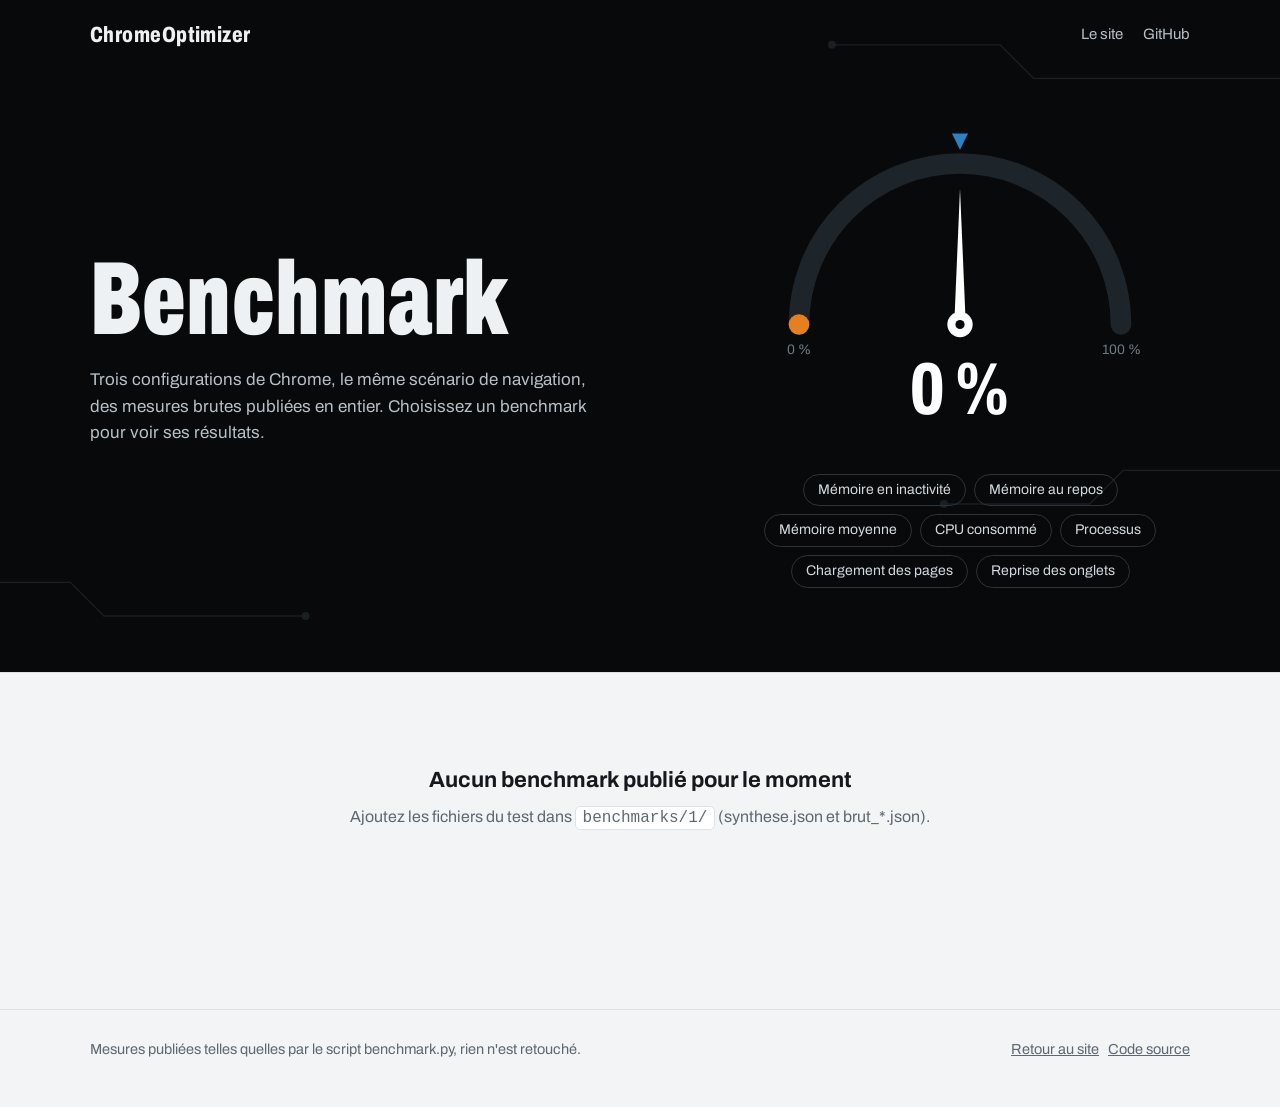
==== benchmark.html @ a66cf713 "Add files via upload" ====
<!doctype html>
<html lang="fr">
<head>
<meta charset="utf-8">
<meta name="viewport" content="width=device-width, initial-scale=1">
<title>Benchmark ChromeOptimizer : mémoire, processeur et vitesse de Chrome mesurés</title>
<meta name="description" content="Résultats publics du benchmark de ChromeOptimizer : RAM, CPU, onglets en veille, temps de chargement et reprise des onglets, comparés à Chrome seul et à l'économiseur natif.">
<link rel="preconnect" href="https://fonts.googleapis.com">
<link rel="preconnect" href="https://fonts.gstatic.com" crossorigin>
<link href="https://fonts.googleapis.com/css2?family=Archivo:wdth,wght@62..125,100..900&display=swap" rel="stylesheet">
<style>
:root{--bg:#f2f4f5;--card:#fff;--ink:#15191d;--mute:#5d6872;--line:#dce1e5;--good:#177a48;--bad:#c23b2b;--ref:#7f8c8d;--eco:#2f80c0;--co:#e67e22;--p0:#e9edef;--p1:#fbefe3;--p2:#e4eef6;--p3:#e3f3ea;--f:'Archivo',system-ui,-apple-system,'Segoe UI',Roboto,sans-serif}
@media (prefers-color-scheme:dark){:root{--bg:#0e1113;--card:#151a1e;--ink:#eef1f3;--mute:#9aa5ae;--line:#262d33;--good:#4cc38a;--bad:#ef7060;--p0:#1a2025;--p1:#2a2118;--p2:#16222d;--p3:#16261e}}
*{box-sizing:border-box}
html{scroll-behavior:smooth}
body{margin:0;background:var(--bg);color:var(--ink);font-family:var(--f);font-size:16px;line-height:1.55;-webkit-font-smoothing:antialiased}
a{color:inherit}
button{font-family:inherit}
:focus-visible{outline:2px solid var(--co);outline-offset:2px}
.wrap{max-width:1140px;margin:0 auto;padding:0 20px}
.hero{background:#07090a;color:#eef1f3;position:relative;overflow:hidden}
.hero svg.circuit{position:absolute;inset:0;width:100%;height:100%;opacity:.55;pointer-events:none}
.top{display:flex;justify-content:space-between;align-items:center;padding:18px 0;position:relative;font-size:15px}
.brand{font-weight:800;font-stretch:75%;font-size:22px;letter-spacing:.02em;text-decoration:none}
.top nav a{margin-left:20px;color:#b7c0c7;text-decoration:none}
.top nav a:hover{color:#fff}
.heroGrid{display:grid;grid-template-columns:1.05fr .95fr;gap:40px;align-items:center;padding:36px 0 56px;position:relative}
h1{font-weight:850;font-stretch:62%;font-size:clamp(54px,9vw,104px);line-height:.92;margin:0 0 20px;letter-spacing:.005em}
.lead{color:#b7c0c7;max-width:520px;margin:0 0 24px;font-size:17px}
.runs{display:flex;flex-wrap:wrap;gap:8px}
.chip{border:1px solid var(--line);background:var(--card);color:var(--ink);padding:7px 14px;border-radius:999px;cursor:pointer;font-size:14px;line-height:1.2;display:inline-flex;align-items:center;gap:8px}
.chip:hover{border-color:var(--mute)}
.chip[aria-pressed=true]{background:var(--ink);color:var(--bg);border-color:var(--ink)}
.hero .chip{background:transparent;color:#d3dadf;border-color:#2c343b}
.hero .chip:hover{border-color:#6b7780}
.hero .chip[aria-pressed=true]{background:#fff;color:#000;border-color:#fff}
.chip small{opacity:.7;font-size:12px}
.chip i{width:10px;height:10px;border-radius:50%;display:inline-block}
.gaugeBox{max-width:460px;width:100%;justify-self:end}
.gauge{width:100%;display:block}
.gauge .track{stroke:#1d242a}
.gauge .fill{stroke:var(--co);transition:stroke-dasharray .8s cubic-bezier(.2,.8,.2,1)}
.gauge .needle,.gauge .mark{transform-origin:200px 190px;transform-box:view-box;transition:transform .8s cubic-bezier(.2,.8,.2,1)}
.gauge .val{font-weight:800;font-stretch:70%;font-size:64px;fill:#fff}
.gauge .val.neg{fill:#ef7060}
.gauge text.tk{fill:#6f7b84;font-size:12px}
.gLabel{text-align:center;color:#b7c0c7;margin:-6px 0 14px;min-height:26px}
.gRows{display:grid;gap:6px;margin:14px 0 14px;font-size:14px}
.gRows div{display:flex;justify-content:space-between;gap:12px;color:#b7c0c7}
.gRows b{color:#fff;font-weight:600}
.gRows i{width:10px;height:10px;border-radius:50%;display:inline-block;margin-right:8px}
.metrics{display:flex;flex-wrap:wrap;gap:8px;justify-content:center}
.sub{position:sticky;top:0;z-index:20;background:var(--bg);border-bottom:1px solid var(--line)}
.sub .wrap{display:flex;gap:4px;overflow-x:auto;scrollbar-width:none}
.sub a{padding:14px 12px;text-decoration:none;color:var(--mute);font-size:15px;white-space:nowrap;border-bottom:2px solid transparent}
.sub a:hover{color:var(--ink)}
.sub a.on{color:var(--ink);border-bottom-color:var(--co)}
section{padding-top:64px;scroll-margin-top:48px}
h2{font-weight:800;font-stretch:70%;font-size:clamp(34px,5vw,46px);line-height:1;margin:0 0 10px}
.what{color:var(--mute);max-width:680px;margin:0 0 24px}
.card{background:var(--card);border:1px solid var(--line);border-radius:10px;padding:20px}
.grid3{display:grid;grid-template-columns:repeat(3,1fr);gap:14px}
.stat{background:var(--card);border:1px solid var(--line);border-radius:10px;padding:16px 18px;border-top:3px solid var(--line)}
.stat b{display:block;font-weight:800;font-stretch:70%;font-size:40px;line-height:1.05;font-variant-numeric:tabular-nums}
.stat span{color:var(--mute);font-size:14px}
.row{display:flex;flex-wrap:wrap;gap:8px;margin-bottom:16px}
.legend{display:flex;flex-wrap:wrap;gap:8px;margin-bottom:10px}
.legend .chip{padding:5px 11px;font-size:13px}
.legend .chip[aria-pressed=false]{opacity:.5}
.legend .chip[aria-pressed=true]{background:var(--card);color:var(--ink);border-color:var(--line)}
.legend.static .chip{cursor:default}
.plot svg{display:block;width:100%;height:auto;overflow:visible}
.plot text{font-family:var(--f);fill:var(--mute);font-size:12px}
.plot .lbl{fill:var(--ink)}
.plot .grid{stroke:var(--line);stroke-width:1}
.note{color:var(--mute);font-size:14px;margin:14px 0 0}
table{width:100%;border-collapse:collapse;font-size:14.5px}
th,td{padding:9px 10px;border-bottom:1px solid var(--line);text-align:right;font-variant-numeric:tabular-nums}
th:first-child,td:first-child{text-align:left}
th{font-weight:600;color:var(--mute);white-space:nowrap}
th button{all:unset;cursor:pointer;font-weight:600;color:var(--mute)}
th button:hover{color:var(--ink)}
th button:focus-visible{outline:2px solid var(--co)}
tr.grp td{font-weight:700;background:var(--bg);text-align:left}
.g{font-weight:700}
.g.good{color:var(--good)}
.g.bad{color:var(--bad)}
.g.none{color:var(--mute);font-weight:400}
.scroll{overflow-x:auto}
td.bar{position:relative}
td.bar i{position:absolute;left:0;top:7px;bottom:7px;opacity:.16;border-radius:0 4px 4px 0}
td.bar span{position:relative}
details{margin-top:18px}
summary{cursor:pointer;font-weight:600;padding:6px 0}
.meters{display:grid;gap:12px}
.meter{display:grid;grid-template-columns:170px 1fr 90px;gap:12px;align-items:center;font-size:14.5px}
.meter .t{height:14px;background:var(--bg);border-radius:4px;overflow:hidden}
.meter .t i{display:block;height:100%;border-radius:4px;transition:width .6s}
.meter b{text-align:right;font-variant-numeric:tabular-nums}
.two{display:grid;grid-template-columns:1fr 1fr;gap:14px}
.two h3{margin:0 0 14px;font-size:17px}
.strip{display:flex;height:44px;border-radius:8px;overflow:hidden;margin:6px 0 8px}
.strip div{display:flex;align-items:center;padding:0 10px;font-size:13px;color:var(--ink);white-space:nowrap;overflow:hidden}
.kv{display:grid;grid-template-columns:200px 1fr;gap:6px 18px;margin:18px 0 0;font-size:14.5px}
.kv dt{color:var(--mute)}
.kv dd{margin:0;overflow-wrap:anywhere}
.sites{display:flex;flex-wrap:wrap;gap:6px;margin-top:6px}
.sites span{background:var(--bg);border:1px solid var(--line);border-radius:6px;padding:2px 9px;font-size:13px}
.files{display:flex;flex-wrap:wrap;gap:10px}
.files a{border:1px solid var(--line);background:var(--card);border-radius:8px;padding:9px 14px;text-decoration:none;font-size:14.5px}
.files a:hover{border-color:var(--ink)}
.recapImg{max-width:100%;border:1px solid var(--line);border-radius:10px;margin-top:18px;background:#fff}
footer{margin-top:88px;border-top:1px solid var(--line);padding:28px 0 48px;color:var(--mute);font-size:14.5px}
footer .wrap{display:flex;flex-wrap:wrap;gap:8px 28px;justify-content:space-between}
.state{padding:90px 0;text-align:center;color:var(--mute)}
.state b{display:block;color:var(--ink);font-size:22px;margin-bottom:8px}
.state code{background:var(--card);border:1px solid var(--line);padding:2px 7px;border-radius:5px}
.tip{position:fixed;z-index:50;display:none;pointer-events:none;background:#0b0e10;color:#eef1f3;border-radius:8px;padding:9px 12px;font-size:13px;line-height:1.45;max-width:300px;border:1px solid #2a3238}
.tip .h{font-weight:700;margin-bottom:3px}
.tip div i{display:inline-block;width:9px;height:9px;border-radius:50%;margin-right:7px}
.tip div span{float:right;margin-left:14px;font-variant-numeric:tabular-nums}
@media (max-width:900px){.heroGrid{grid-template-columns:1fr;gap:28px}.gaugeBox{justify-self:center}.grid3,.two{grid-template-columns:1fr}.meter{grid-template-columns:120px 1fr 70px}.kv{grid-template-columns:1fr}}
@media (prefers-reduced-motion:reduce){*{transition:none!important;scroll-behavior:auto!important}}
</style>
</head>
<body>
<header class="hero">
<svg class="circuit" aria-hidden="true" viewBox="0 0 1200 600" preserveAspectRatio="xMaxYMin slice" fill="none" stroke="#2a323a" stroke-width="1.2"><path d="M1200 70H980L950 40H800"/><circle cx="800" cy="40" r="3" fill="#2a323a"/><path d="M0 520H120L150 550H330"/><circle cx="330" cy="550" r="3" fill="#2a323a"/><path d="M1200 420H1060L1030 450H900"/><circle cx="900" cy="450" r="3" fill="#2a323a"/></svg>
<div class="wrap">
<div class="top"><a class="brand" href="./">ChromeOptimizer</a><nav><a href="./">Le site</a><a href="https://github.com/chpalitom09-bot/ChromeOptimizer">GitHub</a></nav></div>
<div class="heroGrid">
<div>
<h1>Benchmark</h1>
<p class="lead" id="lead">Trois configurations de Chrome, le même scénario de navigation, des mesures brutes publiées en entier. Choisissez un benchmark pour voir ses résultats.</p>
<div class="runs" id="runs" role="group" aria-label="Choisir un benchmark"></div>
</div>
<div class="gaugeBox">
<svg class="gauge" viewBox="0 0 400 290" role="img" aria-label="Jauge de gain par rapport à Chrome sans rien" id="gauge">
<path class="track" d="M60 190A140 140 0 0 1 340 190" fill="none" stroke-width="18" stroke-linecap="round"/>
<path class="fill" id="gFill" d="M60 190A140 140 0 0 1 340 190" fill="none" stroke-width="18" stroke-linecap="round" pathLength="100" stroke-dasharray="0 100"/>
<g class="mark" id="gMark"><polygon points="193,24 207,24 200,38" fill="#2f80c0"/></g>
<g class="needle" id="gNeedle"><polygon points="195,190 205,190 200,72" fill="#fff"/></g>
<circle cx="200" cy="190" r="11" fill="#fff"/><circle cx="200" cy="190" r="4" fill="#07090a"/>
<text class="tk" x="60" y="216" text-anchor="middle">0 %</text><text class="tk" x="340" y="216" text-anchor="middle">100 %</text>
<text class="val" id="gVal" x="200" y="268" text-anchor="middle">0 %</text>
</svg>
<div class="gLabel" id="gLabel"></div>
<div class="metrics" id="metrics" role="group" aria-label="Choisir une mesure"></div>
<div class="gRows" id="gRows"></div>
</div>
</div>
</div>
</header>
<nav class="sub" id="sub" aria-label="Sections"><div class="wrap"></div></nav>
<main class="wrap" id="body"><div class="state"><b>Chargement des résultats</b>Lecture du dossier benchmarks.</div></main>
<footer><div class="wrap"><span>Mesures publiées telles quelles par le script benchmark.py, rien n'est retouché.</span><span><a href="./">Retour au site</a> &nbsp; <a href="https://github.com/chpalitom09-bot/ChromeOptimizer">Code source</a></span></div></footer>
<script>
const CFG=[{k:'reference',l:'Chrome sans rien',c:'#7f8c8d'},{k:'economiseur',l:'Économiseur Chrome',c:'#2f80c0'},{k:'chromeoptimizer',l:'ChromeOptimizer',c:'#e67e22'}];
const PH=['Navigation','Inactivité','Retour sur les onglets','Repos final'];
const MAX=60;
const state={runs:[],cur:null,metric:'ram_idle'};
const $=(s,r=document)=>r.querySelector(s);
const NS='http://www.w3.org/2000/svg';
const h=(t,a={},...c)=>{const e=document.createElement(t);for(const k in a){const v=a[k];if(v==null||v===false)continue;if(k==='class')e.className=v;else if(k.startsWith('on'))e.addEventListener(k.slice(2),v);else e.setAttribute(k,v===true?'':v)}c.flat(9).forEach(x=>{if(x==null||x===false)return;e.append(x.nodeType?x:document.createTextNode(x))});return e};
const S=(t,a={},...c)=>{const e=document.createElementNS(NS,t);for(const k in a){const v=a[k];if(v==null||v===false)continue;if(k.startsWith('on'))e.addEventListener(k.slice(2),v);else e.setAttribute(k,v)}c.flat(9).forEach(x=>{if(x==null)return;e.append(x.nodeType?x:document.createTextNode(x))});return e};
const nf=(v,d=0)=>v==null||Number.isNaN(v)?'n/a':Number(v).toLocaleString('fr-FR',{minimumFractionDigits:d,maximumFractionDigits:d});
const sg=(v,d=1)=>v==null?'n/a':(v>=0?'+':'-')+nf(Math.abs(v),d)+' %';
const gain=(a,b)=>a==null||b==null||a===0?null:(a-b)/a*100;
const sf=f=>{try{const v=f();return v==null||Number.isNaN(v)?null:v}catch(e){return null}};
const med=a=>{a=a.filter(x=>x!=null&&!Number.isNaN(x)).sort((x,y)=>x-y);if(!a.length)return null;const m=a.length>>1;return a.length%2?a[m]:(a[m-1]+a[m])/2};
const mmss=t=>{const s=Math.round(t);return Math.floor(s/60)+':'+String(s%60).padStart(2,'0')};
const fmtDate=d=>{const x=new Date(d);return Number.isNaN(x.getTime())?null:x.toLocaleDateString('fr-FR',{day:'numeric',month:'long',year:'numeric'})};
const wrap=(s,n)=>{const w=s.split(' '),out=[];let cur='';w.forEach(x=>{if((cur+' '+x).trim().length>n&&cur){out.push(cur);cur=x}else cur=(cur+' '+x).trim()});if(cur)out.push(cur);return out};
const ticks=(lo,hi,n=5)=>{const span=hi-lo||1,raw=span/n,p=Math.pow(10,Math.floor(Math.log10(raw))),f=raw/p,st=(f<1.5?1:f<3?2:f<7?5:10)*p,a=Math.floor(lo/st+1e-9)*st,b=Math.ceil(hi/st-1e-9)*st,r=[];for(let v=a;v<=b+st/2;v+=st)r.push(+v.toFixed(10));return r};

const tip=h('div',{class:'tip',role:'status'});document.body.append(tip);
function showTip(ev,title,lines){const kids=[];if(title)kids.push(h('div',{class:'h'},title));lines.forEach(l=>kids.push(h('div',{},l.c?h('i',{style:'background:'+l.c}):null,l.t,h('span',{},l.v))));tip.replaceChildren(...kids);tip.style.display='block';const r=tip.getBoundingClientRect();let x=ev.clientX+14,y=ev.clientY+14;if(x+r.width>innerWidth-8)x=ev.clientX-r.width-14;if(y+r.height>innerHeight-8)y=ev.clientY-r.height-14;tip.style.left=Math.max(8,x)+'px';tip.style.top=Math.max(8,y)+'px'}
const hideTip=()=>{tip.style.display='none'};
function responsive(host,draw){let w=0;if(host._ro)host._ro.disconnect();const ro=new ResizeObserver(()=>{const nw=Math.round(host.clientWidth);if(nw&&nw!==w){w=nw;draw()}});ro.observe(host);host._ro=ro}

async function getJSON(u){const r=await fetch(u,{cache:'no-cache'});if(!r.ok)throw new Error(r.status);return r.json()}
async function probe(id){for(const b of ['benchmarks/'+id+'/','benchmarks/'+id+'/resultats/']){try{const ks=await getJSON(b+'synthese.json');return {id,base:b,ks}}catch(e){}}return null}
async function discover(){
 let list=null;
 try{const j=await getJSON('benchmarks/index.json');list=(Array.isArray(j)?j:j.runs||[]).map(x=>typeof x==='object'?x:{id:x})}catch(e){}
 const out=[];
 if(list){for(const it of list){const r=await probe(it.id);if(r)out.push(Object.assign(r,{date:it.date,title:it.titre||it.title,note:it.note}))}return out}
 let miss=0;
 for(let n=1;n<=MAX&&miss<3;n++){const r=await probe(n);if(r){out.push(r);miss=0}else miss++}
 return out
}
async function loadRaw(run){
 if(run.raw)return run.raw;
 const raw={};
 for(const c of CFG){let d=null;for(const p of ['brut_','brutload_']){try{d=await getJSON(run.base+p+c.k+'.json');break}catch(e){}}raw[c.k]=d}
 run.raw=raw;return raw
}

const METRICS=[
{id:'ram_idle',l:'Mémoire en inactivité',get:k=>k.phases['Inactivité'].ram_privee_moy,d:0,u:' Mo',less:'de mémoire en moins',more:'de mémoire en plus',tail:'RAM privée moyenne de Chrome pendant la phase où personne ne touche aux onglets.'},
{id:'ram_final',l:'Mémoire au repos',get:k=>k.phases['Repos final'].ram_privee_moy,d:0,u:' Mo',less:'de mémoire en moins',more:'de mémoire en plus',tail:'RAM privée moyenne à la fin, une fois la navigation terminée.'},
{id:'ram_avg',l:'Mémoire moyenne',get:k=>k.ram_privee_mo.moyenne,d:0,u:' Mo',less:'de mémoire en moins',more:'de mémoire en plus',tail:'RAM privée moyenne sur tout le scénario.'},
{id:'cpu',l:'CPU consommé',get:k=>k.cpu_total_s,d:1,u:' s',less:'de CPU en moins',more:'de CPU en plus',tail:'Temps de processeur total utilisé par Chrome pendant le scénario.'},
{id:'proc',l:'Processus',get:k=>k.processus.moyenne,d:1,u:'',less:'de processus en moins',more:'de processus en plus',tail:'Nombre moyen de processus Chrome ouverts.'},
{id:'load',l:'Chargement des pages',get:k=>k.chargement_ms.mediane,d:0,u:' ms',less:'de temps de chargement en moins',more:'de temps de chargement en plus',tail:'Durée médiane pour charger une page entièrement.'},
{id:'resume',l:'Reprise des onglets',get:k=>k.reprise_ms.moyenne,d:0,u:' ms',less:'de délai de reprise en moins',more:'de délai de reprise en plus',tail:'Temps moyen pour revenir sur un onglet.'}
];
const ITEMS=[
['Mémoire et processeur','RAM moyenne',k=>k.ram_privee_mo.moyenne,0,'Mo'],
['Mémoire et processeur','RAM au pic',k=>k.ram_privee_mo.max,0,'Mo'],
['Mémoire et processeur','RAM en inactivité',k=>k.phases['Inactivité'].ram_privee_moy,0,'Mo'],
['Mémoire et processeur','RAM au repos final',k=>k.phases['Repos final'].ram_privee_moy,0,'Mo'],
['Mémoire et processeur','CPU moyen',k=>k.cpu_pct.moyenne,2,'%'],
['Mémoire et processeur','CPU total consommé',k=>k.cpu_total_s,1,'s'],
['Mémoire et processeur','Processus Chrome',k=>k.processus.moyenne,1,''],
['Chargement des pages','Chargement complet (médiane)',k=>k.chargement_ms.mediane,0,'ms'],
['Chargement des pages','Premier affichage FCP (médiane)',k=>k.fcp_ms.mediane,0,'ms'],
['Chargement des pages','Plus grand affichage LCP (médiane)',k=>k.lcp_ms.mediane,0,'ms'],
['Chargement des pages','Blocage du JavaScript (moyenne)',k=>k.tbt_ms.moyenne,0,'ms'],
['Chargement des pages','Éléments DOM par page',k=>k.dom_nodes.moyenne,0,''],
['Chargement des pages','Mémoire JS par page',k=>k.heap_js_mo.moyenne,1,'Mo'],
['Réseau et publicités','Requêtes par page',k=>k.requetes_total.moyenne,0,''],
['Réseau et publicités','Requêtes tierces par page',k=>k.requetes_tierces.moyenne,0,''],
['Réseau et publicités','Pubs et traceurs abouties par page',k=>k.requetes_pub_abouties.moyenne,1,''],
['Réseau et publicités','Emplacements pub visibles par page',k=>k.pubs_visibles.moyenne,1,''],
['Reprise des onglets','Reprise moyenne d\'un onglet',k=>k.reprise_ms.moyenne,0,'ms']
];
const val=(ks,f)=>sf(()=>f(ks));

function setGauge(run){
 const ks=run.ks,m=METRICS.find(x=>x.id===state.metric);
 const v={};CFG.forEach(c=>v[c.k]=ks[c.k]?val(ks[c.k],m.get):null);
 const ge=gain(v.reference,v.economiseur),gc=gain(v.reference,v.chromeoptimizer);
 const cl=x=>Math.max(0,Math.min(100,x==null?0:x));
 $('#gFill').setAttribute('stroke-dasharray',cl(gc)+' 100');
 $('#gNeedle').style.transform='rotate('+((cl(gc)-50)*1.8)+'deg)';
 $('#gMark').style.transform='rotate('+((cl(ge)-50)*1.8)+'deg)';
 $('#gMark').style.opacity=ge==null?0:1;
 const gv=$('#gVal');gv.textContent=gc==null?'n/a':sg(gc,1);gv.classList.toggle('neg',gc!=null&&gc<0);
 $('#gLabel').textContent=gc==null?'Mesure indisponible pour ce benchmark':(gc>=0?m.less:m.more)+' avec ChromeOptimizer';
 $('#gRows').replaceChildren(...CFG.map(c=>h('div',{},h('span',{},h('i',{style:'background:'+c.c}),c.l),h('b',{},v[c.k]==null?'n/a':nf(v[c.k],m.d)+m.u))));
 $('#gauge').setAttribute('aria-label',m.l+' : '+(gc==null?'indisponible':sg(gc,1)+' par rapport à Chrome sans rien'));
 $('#metrics').querySelectorAll('button').forEach(b=>b.setAttribute('aria-pressed',b.dataset.id===state.metric));
}
function buildMetrics(){
 $('#metrics').replaceChildren(...METRICS.map(m=>h('button',{class:'chip','data-id':m.id,'aria-pressed':m.id===state.metric,title:m.tail,onclick:()=>{state.metric=m.id;setGauge(state.cur)}},m.l)))
}
function buildRuns(){
 const box=$('#runs');
 box.replaceChildren(...state.runs.map((r,i)=>h('button',{class:'chip','aria-pressed':r===state.cur,onclick:()=>select(r)},r.title||('Benchmark '+r.id),h('small',{},[r.date&&fmtDate(r.date),i===state.runs.length-1&&state.runs.length>1?'dernier':null].filter(Boolean).join(', ')))))
}

function lineChart(host,spec){
 const hidden=new Set();
 const legend=h('div',{class:'legend'}),plot=h('div',{class:'plot'});
 host.replaceChildren(legend,plot);
 spec.series.forEach(s=>legend.append(h('button',{class:'chip','aria-pressed':true,onclick:e=>{const b=e.currentTarget;if(hidden.has(s.k)){hidden.delete(s.k);b.setAttribute('aria-pressed',true)}else{if(hidden.size>=spec.series.length-1)return;hidden.add(s.k);b.setAttribute('aria-pressed',false)}draw()}},h('i',{style:'background:'+s.c}),s.l)));
 function at(s,t){const x=s.x,y=s.y;if(t<=x[0])return y[0];if(t>=x[x.length-1])return y[y.length-1];let lo=0,hi=x.length-1;while(hi-lo>1){const m=(lo+hi)>>1;if(x[m]<=t)lo=m;else hi=m}if(spec.step)return y[lo];const k=(t-x[lo])/(x[hi]-x[lo]||1);return y[lo]+(y[hi]-y[lo])*k}
 function draw(){
  hideTip();
  const W=Math.max(300,plot.clientWidth),H=Math.round(Math.min(400,Math.max(250,W*.38))),m={l:56,r:12,t:30,b:30};
  const vis=spec.series.filter(s=>!hidden.has(s.k));
  let x0=Infinity,x1=-Infinity,y0=0,y1=-Infinity;
  spec.series.forEach(s=>s.x.forEach(v=>{x0=Math.min(x0,v);x1=Math.max(x1,v)}));
  vis.forEach(s=>s.y.forEach(v=>{if(v==null)return;y1=Math.max(y1,v);y0=Math.min(y0,v)}));
  if(!(y1>y0))y1=y0+1;
  const tk=ticks(y0,y1,5);y0=tk[0];y1=tk[tk.length-1];
  const X=v=>m.l+(v-x0)/(x1-x0||1)*(W-m.l-m.r),Y=v=>m.t+(1-(v-y0)/(y1-y0))*(H-m.t-m.b);
  const svg=S('svg',{viewBox:`0 0 ${W} ${H}`,role:'img','aria-label':spec.label||''});
  (spec.marks||[]).forEach((mk,i)=>{if(mk.end==null)return;svg.append(S('rect',{x:X(mk.start),y:m.t,width:Math.max(0,X(mk.end)-X(mk.start)),height:H-m.t-m.b,fill:`var(--p${i%4})`}));const tx=S('text',{x:(X(mk.start)+X(mk.end))/2,y:m.t-10,'text-anchor':'middle'},mk.name);svg.append(tx)});
  tk.forEach(v=>{svg.append(S('line',{class:'grid',x1:m.l,x2:W-m.r,y1:Y(v),y2:Y(v)}),S('text',{x:m.l-8,y:Y(v)+4,'text-anchor':'end'},nf(v,spec.d>0&&v%1?spec.d:0)))});
  const xt=ticks(x0,x1,Math.max(3,Math.floor(W/110)));xt.filter(v=>v>=x0&&v<=x1).forEach(v=>svg.append(S('text',{x:X(v),y:H-8,'text-anchor':'middle'},mmss(v))));
  vis.forEach(s=>{let d='';s.x.forEach((xv,i)=>{const yv=s.y[i];if(yv==null)return;if(!d)d='M'+X(xv).toFixed(1)+' '+Y(yv).toFixed(1);else if(spec.step)d+='H'+X(xv).toFixed(1)+'V'+Y(yv).toFixed(1);else d+='L'+X(xv).toFixed(1)+' '+Y(yv).toFixed(1)});svg.append(S('path',{d,fill:'none',stroke:s.c,'stroke-width':2,'stroke-linejoin':'round'}))});
  const guide=S('line',{y1:m.t,y2:H-m.b,stroke:'var(--mute)','stroke-width':1,visibility:'hidden'});svg.append(guide);
  const dots=vis.map(s=>S('circle',{r:4.5,fill:s.c,stroke:'var(--card)','stroke-width':2,visibility:'hidden'}));dots.forEach(d=>svg.append(d));
  const ov=S('rect',{x:m.l,y:m.t,width:W-m.l-m.r,height:H-m.t-m.b,fill:'transparent',style:'touch-action:pan-y'});
  ov.addEventListener('pointermove',ev=>{const r=svg.getBoundingClientRect(),px=(ev.clientX-r.left)*W/r.width,t=x0+(px-m.l)/(W-m.l-m.r)*(x1-x0);const gx=X(t);guide.setAttribute('x1',gx);guide.setAttribute('x2',gx);guide.setAttribute('visibility','visible');const ph=(spec.marks||[]).find(k=>k.end!=null&&t>=k.start&&t<=k.end);const lines=vis.map((s,i)=>{const v=at(s,t);dots[i].setAttribute('cx',gx);dots[i].setAttribute('cy',Y(v));dots[i].setAttribute('visibility','visible');return {c:s.c,t:s.l,v:nf(v,spec.d)+(spec.u||'')}});showTip(ev,mmss(Math.max(x0,Math.min(x1,t)))+(ph?' : '+ph.name:''),lines)});
  ov.addEventListener('pointerleave',()=>{hideTip();guide.setAttribute('visibility','hidden');dots.forEach(d=>d.setAttribute('visibility','hidden'))});
  svg.append(ov);plot.replaceChildren(svg)
 }
 responsive(plot,draw)
}

function groupedBars(host,o){
 const legend=h('div',{class:'legend static'},o.series.map(s=>h('span',{class:'chip'},h('i',{style:'background:'+s.c}),s.l)));
 const plot=h('div',{class:'plot'});host.replaceChildren(legend,plot);
 function draw(){
  hideTip();
  const W=Math.max(300,plot.clientWidth),H=310,m={l:50,r:10,t:22,b:56};
  let lo=0,hi=0;o.series.forEach(s=>s.v.forEach(v=>{if(v==null)return;lo=Math.min(lo,v);hi=Math.max(hi,v)}));
  if(hi===lo)hi=lo+1;
  const tk=ticks(lo,hi*1.08,4);lo=tk[0];hi=tk[tk.length-1];
  const Y=v=>m.t+(1-(v-lo)/(hi-lo))*(H-m.t-m.b);
  const svg=S('svg',{viewBox:`0 0 ${W} ${H}`,role:'img','aria-label':o.label||''});
  tk.forEach(v=>svg.append(S('line',{class:'grid',x1:m.l,x2:W-m.r,y1:Y(v),y2:Y(v)}),S('text',{x:m.l-8,y:Y(v)+4,'text-anchor':'end'},nf(v,o.d&&v%1?o.d:0))));
  const gw=(W-m.l-m.r)/o.cats.length,bw=Math.min(48,gw*.84/o.series.length);
  o.cats.forEach((cat,i)=>{
   const cx=m.l+gw*(i+.5),lines=wrap(cat,gw<110?12:20);
   lines.forEach((ln,j)=>svg.append(S('text',{class:'lbl',x:cx,y:H-m.b+18+j*14,'text-anchor':'middle'},ln)));
   o.series.forEach((s,j)=>{
    const v=s.v[i];if(v==null)return;
    const x=cx+(j-(o.series.length-1)/2)*bw,y1=Y(Math.max(v,0)),y2=Y(Math.min(v,0));
    const r=S('rect',{x:x-bw/2+1,y:y1,width:bw-2,height:Math.max(1,y2-y1),fill:s.c,rx:2});
    r.addEventListener('pointermove',ev=>showTip(ev,cat,[{c:s.c,t:s.l,v:nf(v,o.d)+(o.u||'')}]));
    r.addEventListener('pointerleave',hideTip);
    svg.append(r);
    if(bw>=26)svg.append(S('text',{x,y:(v>=0?y1-5:y2+13),'text-anchor':'middle',style:'font-size:11px'},nf(v,o.d)))
   })
  });
  svg.append(S('line',{x1:m.l,x2:W-m.r,y1:Y(0),y2:Y(0),stroke:'var(--mute)','stroke-width':1}));
  plot.replaceChildren(svg)
 }
 responsive(plot,draw)
}

function gainChart(host,rows){
 const plot=h('div',{class:'plot'});
 host.replaceChildren(h('div',{class:'legend static'},CFG.slice(1).map(c=>h('span',{class:'chip'},h('i',{style:'background:'+c.c}),c.l))),plot);
 function draw(){
  hideTip();
  const W=Math.max(300,plot.clientWidth),small=W<560,Lw=small?118:210,rh=44,m={l:Lw,r:56,t:8,b:30};
  const H=m.t+rows.length*rh+m.b;
  let mx=10;rows.forEach(r=>[r.e,r.c].forEach(v=>{if(v!=null)mx=Math.max(mx,Math.abs(v))}));
  const lim=Math.min(120,mx*1.12),X=v=>m.l+(Math.max(-lim,Math.min(lim,v))+lim)/(2*lim)*(W-m.l-m.r);
  const svg=S('svg',{viewBox:`0 0 ${W} ${H}`,role:'img','aria-label':'Gains par rapport à Chrome sans rien'});
  ticks(-lim,lim,6).filter(v=>Math.abs(v)<=lim+1e-6).forEach(v=>{svg.append(S('line',{class:'grid',x1:X(v),x2:X(v),y1:m.t,y2:H-m.b}),S('text',{x:X(v),y:H-10,'text-anchor':'middle'},(v>0?'+':'')+nf(v)+' %'))});
  let lastG=null;
  rows.forEach((r,i)=>{
   const y=m.t+i*rh,lines=wrap(r.label,small?16:30);
   lines.forEach((ln,j)=>svg.append(S('text',{class:'lbl',x:8,y:y+rh/2+4+(j-(lines.length-1)/2)*13,style:'font-size:'+(small?11:12.5)+'px'},ln)));
   [r.e,r.c].forEach((v,j)=>{
    const col=CFG[j+1].c,by=y+7+j*16;
    if(v!=null){const x0=X(0),x1=X(v);svg.append(S('rect',{x:Math.min(x0,x1),y:by,width:Math.max(1.5,Math.abs(x1-x0)),height:13,fill:col,rx:2}));svg.append(S('text',{x:v>=0?x1+5:x1-5,y:by+10.5,'text-anchor':v>=0?'start':'end',style:'font-size:11px;font-weight:700;fill:'+(v>=0?'var(--good)':'var(--bad)')},sg(v)))}
    else svg.append(S('text',{x:X(0)+6,y:by+10.5,style:'font-size:11px'},'n/a'))
   });
   const hit=S('rect',{x:0,y,width:W,height:rh,fill:'transparent'});
   hit.addEventListener('pointermove',ev=>showTip(ev,r.label,CFG.map((c,j)=>({c:c.c,t:c.l,v:nf(r.v[j],r.d)+(r.u?' '+r.u:'')+(j>0?' ('+sg(j===1?r.e:r.c)+')':'')}))));
   hit.addEventListener('pointerleave',hideTip);
   svg.append(hit)
  });
  svg.append(S('line',{x1:X(0),x2:X(0),y1:m.t,y2:H-m.b,stroke:'var(--ink)','stroke-width':1.2}));
  plot.replaceChildren(svg)
 }
 responsive(plot,draw)
}

function meters(rows,d,u){
 const mx=Math.max(1,...rows.map(r=>r.v||0));
 return h('div',{class:'meters'},rows.map(r=>h('div',{class:'meter'},h('span',{},r.l),h('div',{class:'t'},h('i',{style:`width:${(r.v||0)/mx*100}%;background:${r.c}`})),h('b',{},nf(r.v,d)+(u||'')))))
}
function gainBadge(g,inv){if(g==null)return h('span',{class:'g none'},'n/a');const good=inv?g<0:g>0;return h('span',{class:'g '+(Math.abs(g)<0.05?'none':good?'good':'bad')},sg(g))}

function sectionEl(id,title,what,...kids){return h('section',{id},h('h2',{},title),h('p',{class:'what'},what),...kids)}

function secResume(run){
 const ks=run.ks,rows=ITEMS.map(([g,l,f,d,u])=>{const v=CFG.map(c=>ks[c.k]?val(ks[c.k],f):null);return {g,label:l,v,d,u,e:gain(v[0],v[1]),c:gain(v[0],v[2])}});
 const host=h('div',{class:'card'});gainChart(host,rows);
 const tb=h('table',{},h('thead',{},h('tr',{},h('th',{},'Mesure'),CFG.map(c=>h('th',{},c.l)),h('th',{},'Gain ChromeOptimizer'))),h('tbody',{},(()=>{let last='';const out=[];rows.forEach(r=>{if(r.g!==last){last=r.g;out.push(h('tr',{class:'grp'},h('td',{colspan:5},r.g)))}out.push(h('tr',{},h('td',{},r.label),r.v.map(v=>h('td',{},v==null?'n/a':nf(v,r.d)+(r.u?' '+r.u:''))),h('td',{},gainBadge(r.c))))});return out})()));
 return sectionEl('resume','Résumé','Chaque barre compare une configuration à Chrome sans rien. Vers la droite, c\'est mieux (moins de mémoire, moins de CPU, pages plus rapides). Vers la gauche, c\'est moins bien. Rien n\'est caché : les points faibles apparaissent aussi.',host,h('details',{},h('summary',{},'Voir toutes les valeurs en tableau'),h('div',{class:'card scroll',style:'margin-top:10px'},tb)))
}

function secMemoire(run,raw){
 const ref=raw.reference;
 if(!ref||!ref.samples||!ref.samples.length)return sectionEl('memoire','Mémoire et processeur','Les mesures détaillées dans le temps ne sont pas disponibles pour ce benchmark.');
 const interpTo=(s,g)=>g.map(t=>{const x=s.samples.map(r=>r.t),y=s.samples.map(r=>r.private_mb);let lo=0,hi=x.length-1;if(t<=x[0])return y[0];if(t>=x[hi])return y[hi];while(hi-lo>1){const m=(lo+hi)>>1;if(x[m]<=t)lo=m;else hi=m}return y[lo]+(y[hi]-y[lo])*(t-x[lo])/(x[hi]-x[lo]||1)});
 const sm=(v,n)=>n<=1?v:v.map((_,i)=>{let a=0,c=0;for(let j=i-(n>>1);j<=i+(n>>1);j++)if(j>=0&&j<v.length){a+=v[j];c++}return a/c});
 const DEFS=[
  {id:'private_mb',l:'Mémoire',u:' Mo',d:0,t:'Mémoire réellement utilisée par Chrome et tous ses processus. C\'est la valeur qui se rapproche le plus de ce que voit votre ordinateur.',get:s=>s.samples.map(r=>r.private_mb),x:s=>s.samples.map(r=>r.t)},
  {id:'rss_mb',l:'Mémoire totale',u:' Mo',d:0,t:'Working set : toute la mémoire touchée par Chrome, y compris les parties partagées entre processus.',get:s=>s.samples.map(r=>r.rss_mb),x:s=>s.samples.map(r=>r.t)},
  {id:'cpu_pct',l:'Processeur',u:' %',d:1,t:'Part du processeur utilisée par Chrome, lissée sur 5 mesures.',sm:5,get:s=>s.samples.map(r=>r.cpu_pct),x:s=>s.samples.map(r=>r.t)},
  {id:'cum',l:'Processeur cumulé',u:' s',d:0,t:'Temps de processeur total consommé depuis le début. Plus la courbe monte lentement, plus l\'ordinateur chauffe et se vide peu.',get:s=>{let a=0,p=0;return s.samples.map(r=>{a+=r.cpu_pct/100*(s.ncpu||1)*(r.t-p);p=r.t;return a})},x:s=>s.samples.map(r=>r.t)},
  {id:'n_proc',l:'Processus',u:'',d:0,t:'Nombre de processus Chrome ouverts. Un onglet endormi libère son processus.',get:s=>s.samples.map(r=>r.n_proc),x:s=>s.samples.map(r=>r.t)},
  {id:'sys_mem_mb',l:'RAM du système',u:' Mo',d:0,t:'RAM utilisée sur toute la machine pendant le test, tous programmes confondus.',get:s=>s.samples.map(r=>r.sys_mem_mb),x:s=>s.samples.map(r=>r.t)},
  {id:'sys_cpu_pct',l:'CPU du système',u:' %',d:1,t:'Charge processeur de toute la machine, lissée sur 5 mesures.',sm:5,get:s=>s.samples.map(r=>r.sys_cpu_pct),x:s=>s.samples.map(r=>r.t)},
  {id:'gain',l:'Mémoire économisée',u:' Mo',d:0,t:'Mémoire libérée par rapport à Chrome sans rien, à chaque instant. Au-dessus de zéro, la configuration utilise moins de mémoire que la référence.',gainMode:true}
 ];
 const host=h('div',{class:'card'}),desc=h('p',{class:'note'}),chips=h('div',{class:'row'});
 const have=CFG.filter(c=>raw[c.k]&&raw[c.k].samples&&raw[c.k].samples.length);
 function show(id){
  const d=DEFS.find(x=>x.id===id);
  chips.querySelectorAll('button').forEach(b=>b.setAttribute('aria-pressed',b.dataset.id===id));
  desc.textContent=d.t;
  let series;
  if(d.gainMode){const tmax=Math.min(...have.map(c=>raw[c.k].samples[raw[c.k].samples.length-1].t)),g=[];for(let t=0;t<tmax;t+=2)g.push(t);const rv=interpTo(ref,g);series=have.slice(1).map(c=>{const v=interpTo(raw[c.k],g);return {k:c.k,l:c.l,c:c.c,x:g,y:g.map((_,i)=>rv[i]-v[i])}})}
  else series=have.map(c=>({k:c.k,l:c.l,c:c.c,x:d.x(raw[c.k]),y:sm(d.get(raw[c.k]),d.sm||1)}));
  lineChart(host,{series,marks:ref.marks,u:d.u,d:d.d,label:d.l+' au cours du temps'})
 }
 DEFS.forEach(d=>chips.append(h('button',{class:'chip','data-id':d.id,'aria-pressed':false,onclick:()=>show(d.id)},d.l)));
 const phHost=h('div',{class:'card',style:'margin-top:14px'}),phChips=h('div',{class:'row'}),phNote=h('p',{class:'note'});
 const PD=[{l:'Mémoire',key:'ram_privee_moy',u:' Mo',d:0,t:'Mémoire moyenne de chaque phase du scénario.'},{l:'Processeur',key:'cpu_moy',u:' %',d:2,t:'Part moyenne du processeur utilisée dans chaque phase.'},{l:'Processus',key:'processus_moy',u:'',d:1,t:'Nombre moyen de processus ouverts dans chaque phase.'}];
 function showPh(i){
  const p=PD[i];phChips.querySelectorAll('button').forEach((b,j)=>b.setAttribute('aria-pressed',j===i));phNote.textContent=p.t;
  groupedBars(phHost,{cats:PH,series:CFG.map(c=>({l:c.l,c:c.c,v:PH.map(ph=>run.ks[c.k]?sf(()=>run.ks[c.k].phases[ph][p.key]):null)})),u:p.u,d:p.d,label:p.l+' par phase'})
 }
 PD.forEach((p,i)=>phChips.append(h('button',{class:'chip','aria-pressed':false,onclick:()=>showPh(i)},p.l)));
 const sec=sectionEl('memoire','Mémoire et processeur','L\'effet de l\'extension se voit surtout pendant l\'inactivité : les onglets inutilisés sont endormis et Chrome rend la mémoire au système. Passez la souris sur une courbe pour lire les valeurs, cliquez sur la légende pour masquer une configuration.',chips,host,desc,h('h3',{style:'margin:34px 0 12px;font-size:20px'},'Moyenne par phase'),phChips,phHost,phNote);
 show('private_mb');showPh(0);return sec
}

function secVeille(run,raw){
 const ref=raw.reference;
 const stats=h('div',{class:'grid3'},CFG.map(c=>{const k=run.ks[c.k]||{};return h('div',{class:'stat',style:'border-top-color:'+c.c},h('b',{},k.onglets_endormis_max==null?'n/a':nf(k.onglets_endormis_max)),h('span',{},'onglets endormis au maximum, '+c.l),h('br'),h('span',{},k.premier_sommeil_s==null?'aucun onglet endormi':'premier sommeil après '+nf(k.premier_sommeil_s)+' s'))}));
 const kids=[stats];
 if(ref&&CFG.every(c=>raw[c.k]&&raw[c.k].states&&raw[c.k].states.length)){const host=h('div',{class:'card',style:'margin-top:14px'});kids.push(host);lineChart(host,{series:CFG.map(c=>({k:c.k,l:c.l,c:c.c,x:raw[c.k].states.map(s=>s.t),y:raw[c.k].states.map(s=>s.discarded)})),marks:ref.marks,u:' onglets',d:0,step:true,label:'Onglets en veille au cours du temps'})}
 kids.push(h('p',{class:'note'},'Un onglet est compté comme endormi quand Chrome l\'a réellement déchargé de la mémoire, vérifié par l\'API des onglets avec la même extension sonde dans les trois cas. L\'horloge d\'ChromeOptimizer est accélérée pendant le test, ce qui explique le délai avant le premier sommeil exprimé en secondes réelles.'));
 return sectionEl('veille','Onglets en veille','Endormir un onglet inactif libère sa mémoire sans le fermer. Ce graphique montre combien d\'onglets sont réellement endormis à chaque instant.',...kids)
}

function secPages(run,raw){
 const ok={};CFG.forEach(c=>ok[c.k]=raw[c.k]&&raw[c.k].loads?raw[c.k].loads.filter(x=>x.ok):[]);
 if(!ok.reference.length)return sectionEl('pages','Chargement des pages','Les mesures par site ne sont pas disponibles pour ce benchmark.');
 const MS=[
  {l:'Chargement complet',g:x=>x.wall_ms,d:0,u:'ms',t:'Temps entre la demande de la page et la fin de son chargement.'},
  {l:'Premier octet',g:x=>x.ttfb,d:0,u:'ms',t:'Délai avant que le serveur commence à répondre. Il dépend surtout du réseau.'},
  {l:'Premier affichage',g:x=>x.fcp,d:0,u:'ms',t:'Moment où quelque chose apparaît à l\'écran pour la première fois.'},
  {l:'Plus grand affichage',g:x=>x.lcp,d:0,u:'ms',t:'Moment où le plus gros élément de la page est affiché, bon indicateur de vitesse ressentie.'},
  {l:'Blocage JavaScript',g:x=>x.tbt,d:0,u:'ms',t:'Temps pendant lequel la page est restée figée par des scripts trop longs.'},
  {l:'Transfert',g:x=>x.transfer_kb,d:0,u:'Ko',t:'Quantité de données téléchargées pour afficher la page.'},
  {l:'Requêtes',g:x=>x.req&&x.req.total,d:0,u:'',t:'Nombre de requêtes réseau envoyées par la page.'},
  {l:'Requêtes tierces',g:x=>x.req&&x.req.third,d:0,u:'',t:'Requêtes envoyées vers d\'autres domaines que celui du site.'},
  {l:'Pubs abouties',g:x=>x.req&&x.req.ad_ok,d:0,u:'',t:'Requêtes de publicité ou de traçage qui ont réussi malgré l\'extension.'},
  {l:'Pubs visibles',g:x=>x.ads_dom&&x.ads_dom.visible,d:0,u:'',t:'Emplacements publicitaires réellement visibles dans la page.'},
  {l:'Éléments DOM',g:x=>x.dom_nodes,d:0,u:'',t:'Taille de la page : plus il y a d\'éléments, plus elle est lourde.'},
  {l:'Mémoire JS',g:x=>x.heap_mb,d:1,u:'Mo',t:'Mémoire utilisée par le JavaScript de la page.'}
 ];
 const names=ok.reference.map(x=>x.site);CFG.slice(1).forEach(c=>ok[c.k].forEach(x=>{if(!names.includes(x.site))names.push(x.site)}));
 const host=h('div',{class:'card'}),chips=h('div',{class:'row'}),desc=h('p',{class:'note'}),summary=h('div',{class:'grid3',style:'margin-bottom:14px'});
 let cur=0,sort={k:'site',dir:1};
 function show(i){
  cur=i;const m=MS[i];desc.textContent=m.t;chips.querySelectorAll('button').forEach((b,j)=>b.setAttribute('aria-pressed',j===i));
  const rows=names.map(n=>{const v=CFG.map(c=>{const x=ok[c.k].find(y=>y.site===n);return x?sf(()=>m.g(x)):null});return {n,v,d:gain(v[0],v[2])}});
  const meds=CFG.map(c=>med(ok[c.k].map(x=>sf(()=>m.g(x)))));
  summary.replaceChildren(...CFG.map((c,j)=>h('div',{class:'stat',style:'border-top-color:'+c.c},h('b',{},meds[j]==null?'n/a':nf(meds[j],m.d)+(m.u?' '+m.u:'')),h('span',{},'médiane, '+c.l),j===2?h('span',{},' '):null,j===2?gainBadge(gain(meds[0],meds[2])):null)));
  const sorted=rows.slice().sort((a,b)=>{if(sort.k==='site')return sort.dir*a.n.localeCompare(b.n,'fr');const x=sort.k==='d'?a.d:a.v[sort.k],y=sort.k==='d'?b.d:b.v[sort.k];return sort.dir*((x==null?Infinity:x)-(y==null?Infinity:y))});
  const th=(k,t)=>h('th',{'aria-sort':sort.k===k?(sort.dir>0?'ascending':'descending'):'none'},h('button',{onclick:()=>{sort=sort.k===k?{k,dir:-sort.dir}:{k,dir:1};show(cur)}},t+(sort.k===k?(sort.dir>0?' (croissant)':' (décroissant)'):'')));
  const tb=h('table',{},h('thead',{},h('tr',{},th('site','Site'),CFG.map((c,j)=>th(j,c.l)),th('d','Écart ChromeOptimizer'))),h('tbody',{},sorted.map(r=>{const mx=Math.max(1e-9,...r.v.map(x=>x||0));return h('tr',{},h('td',{},r.n),r.v.map((v,j)=>h('td',{class:'bar'},v==null?'n/a':[h('i',{style:`width:${v/mx*100}%;background:${CFG[j].c}`}),h('span',{},nf(v,m.d)+(m.u?' '+m.u:''))])),h('td',{},gainBadge(r.d)))})));
  host.replaceChildren(summary,h('div',{class:'scroll'},tb))
 }
 MS.forEach((m,i)=>chips.append(h('button',{class:'chip','aria-pressed':false,onclick:()=>show(i)},m.l)));
 const sec=sectionEl('pages','Chargement des pages','20 sites très différents ont été ouverts dans chaque configuration. Choisissez une mesure, puis triez le tableau en cliquant sur un titre de colonne. Une réduction des requêtes ou du poids vient surtout du blocage des publicités et des traceurs.',chips,host,desc);
 show(0);return sec
}

function secReprise(run,raw){
 const rs={};CFG.forEach(c=>rs[c.k]=raw[c.k]&&raw[c.k].resumes?raw[c.k].resumes.filter(x=>x.ok):[]);
 if(!rs.reference.length)return sectionEl('reprise','Reprise des onglets','Aucune reprise d\'onglet mesurée dans ce benchmark.');
 const names=[];CFG.forEach(c=>rs[c.k].forEach(x=>{if(!names.includes(x.site))names.push(x.site)}));
 const all=[].concat(...CFG.map(c=>rs[c.k].map(x=>Math.max(1,x.ms))));
 const lo=Math.pow(10,Math.floor(Math.log10(Math.min(...all)))),hi=Math.pow(10,Math.ceil(Math.log10(Math.max(...all))));
 const host=h('div',{class:'card'}),plot=h('div',{class:'plot'});
 host.append(h('div',{class:'legend static'},CFG.map(c=>h('span',{class:'chip'},h('i',{style:'background:'+c.c}),c.l)),h('span',{class:'chip'},'Point plein : onglet resté actif'),h('span',{class:'chip'},'Anneau : onglet qui était endormi')),plot);
 function draw(){
  hideTip();
  const W=Math.max(300,plot.clientWidth),small=W<560,m={l:small?110:170,r:16,t:8,b:34},rh=30,H=m.t+names.length*rh+m.b;
  const X=v=>m.l+(Math.log10(Math.max(1,v))-Math.log10(lo))/(Math.log10(hi)-Math.log10(lo)||1)*(W-m.l-m.r);
  const svg=S('svg',{viewBox:`0 0 ${W} ${H}`,role:'img','aria-label':'Délai de reprise par onglet'});
  for(let e=Math.log10(lo);e<=Math.log10(hi);e++){const v=Math.pow(10,e);svg.append(S('line',{class:'grid',x1:X(v),x2:X(v),y1:m.t,y2:H-m.b}),S('text',{x:X(v),y:H-12,'text-anchor':'middle'},v>=1000?nf(v/1000)+' s':nf(v)+' ms'))}
  names.forEach((n,i)=>{
   const y=m.t+i*rh+rh/2;
   svg.append(S('text',{class:'lbl',x:6,y:y+4,style:'font-size:'+(small?11:12.5)+'px'},n));
   const hit=S('rect',{x:0,y:y-rh/2,width:W,height:rh,fill:'transparent'});
   hit.addEventListener('pointermove',ev=>showTip(ev,n,CFG.map(c=>{const x=rs[c.k].find(z=>z.site===n);return {c:c.c,t:c.l,v:x?nf(x.ms)+' ms'+(x.discarded?' (endormi)':''):'n/a'}})));
   hit.addEventListener('pointerleave',hideTip);
   svg.append(hit);
   CFG.forEach((c,j)=>{const x=rs[c.k].find(z=>z.site===n);if(!x)return;svg.append(S('circle',{cx:X(x.ms),cy:y+(j-1)*4,r:5,fill:x.discarded?'var(--card)':c.c,stroke:c.c,'stroke-width':2,style:'pointer-events:none'}))})
  });
  plot.replaceChildren(svg)
 }
 responsive(plot,draw);
 const cards=h('div',{class:'grid3',style:'margin-bottom:14px'},CFG.map(c=>{const k=run.ks[c.k]||{};const a=sf(()=>k.reprise_onglets_endormis_ms.moyenne),b=sf(()=>k.reprise_onglets_actifs_ms.moyenne);return h('div',{class:'stat',style:'border-top-color:'+c.c},h('b',{},a==null?'aucun':nf(a)+' ms'),h('span',{},'reprise moyenne d\'un onglet endormi, '+c.l),h('br'),h('span',{},'onglet resté actif : '+(b==null?'n/a':nf(b)+' ms')))}));
 return sectionEl('reprise','Reprise des onglets','Le prix d\'un onglet endormi : il faut le recharger quand on y revient. L\'échelle est logarithmique, chaque graduation est dix fois plus longue que la précédente.',cards,host)
}

function secPubs(run){
 const ks=run.ks;
 const mk=(key,d)=>CFG.map(c=>({l:c.l,c:c.c,v:ks[c.k]?val(ks[c.k],k=>k[key]):null}));
 const a=mk('tot_pub_abouties'),b=mk('tot_pubs_visibles'),pc=ks.chromeoptimizer?sf(()=>ks.chromeoptimizer.tot_pub_bloquees):null;
 const tot=pc==null?null:pc+(ks.chromeoptimizer.tot_pub_abouties||0);
 return sectionEl('pubs','Publicités et traceurs','ChromeOptimizer inclut un bloqueur de publicités et de traceurs, qui réduit les requêtes et le poids des pages. Voici ce qui passe encore, sur toutes les pages du test.',h('div',{class:'two'},h('div',{class:'card'},h('h3',{},'Requêtes de pub et traceurs abouties'),meters(a,0,'')),h('div',{class:'card'},h('h3',{},'Emplacements de pub visibles'),meters(b,0,''))),pc==null?null:h('p',{class:'note'},'Requêtes bloquées par ChromeOptimizer : '+nf(pc)+(tot?', soit '+nf(pc/tot*100)+' % des '+nf(tot)+' tentées.':'.')+' Emplacements masqués : '+nf(sf(()=>ks.chromeoptimizer.tot_pubs_masquees))+'.'))
}

function secEvolution(){
 const rs=state.runs;if(rs.length<2)return null;
 const DEF=[['RAM en inactivité',METRICS[0]],['RAM au repos',METRICS[1]],['CPU consommé',METRICS[3]],['Chargement des pages',METRICS[5]]];
 const cols=['#e67e22','#c0392b','#8e6bbf','#2a9d8f'];
 const host=h('div',{class:'card'});
 groupedBars(host,{cats:rs.map(r=>(r.title||('Benchmark '+r.id))+(r.date&&fmtDate(r.date)?' '+fmtDate(r.date):'')),series:DEF.map(([l,m],i)=>({l,c:cols[i],v:rs.map(r=>r.ks.reference&&r.ks.chromeoptimizer?gain(val(r.ks.reference,m.get),val(r.ks.chromeoptimizer,m.get)):null)})),u:' %',d:1,label:'Gain de ChromeOptimizer par benchmark'});
 return sectionEl('evolution','Évolution','Le gain de ChromeOptimizer par rapport à Chrome sans rien, benchmark après benchmark. Au-dessus de zéro, c\'est une amélioration.',host)
}

function secProtocole(run,raw){
 const ref=raw.reference,co=raw.chromeoptimizer;
 const kids=[];
 if(ref&&ref.marks&&ref.marks.length){
  const tot=ref.marks.reduce((a,m)=>a+((m.end||0)-m.start),0)||1;
  kids.push(h('div',{class:'strip'},ref.marks.map((m,i)=>h('div',{style:`flex:${(m.end-m.start)/tot};background:var(--p${i%4})`,title:m.name},m.name+' '+mmss(m.end-m.start)))));
 }
 const dl=h('dl',{class:'kv'});
 const add=(k,v)=>{if(v)dl.append(h('dt',{},k),h('dd',{},v))};
 if(ref){add('Machine',nf(ref.ncpu)+' coeurs logiques, '+nf(ref.ram_total_mb/1024,1)+' Go de RAM');const ua=ref.ua||'';const cv=(ua.match(/Chrome\/([\d.]+)/)||[])[1],os=(ua.match(/\(([^)]+)\)/)||[])[1];add('Navigateur','Chromium '+(cv||'')+(os?', '+os:''))}
 if(co){const st=co.settings||{},idle=st.idleMinutes||30,wp=co.warp||1;add('Réglage de l\'extension','algorithme '+(st.algorithm||'classic')+', veille après '+idle+' minutes d\'inactivité'+(st.adaptiveInterval===false?', mode adaptatif désactivé':''));if(wp>1)add('Accélération du temps','x'+wp+' : l\'horloge interne de l\'extension est accélérée pour simuler '+idle+' minutes d\'inactivité en '+nf(idle/wp,0)+' minutes réelles. Le code de l\'extension n\'est pas modifié.')}
 add('Scénario identique','Chaque configuration part d\'un profil Chromium vierge, avec la même graine aléatoire, les mêmes sites dans le même ordre, les mêmes défilements et les mêmes retours sur les onglets.');
 add('Économiseur natif','Réglé avec les préférences Chromium correspondantes. Son minuteur interne ne peut pas être accéléré.');
 add('Échantillonnage','Mémoire, processeur et nombre de processus de tout l\'arbre de processus du navigateur, toutes les 2 secondes.');
 kids.push(h('div',{class:'card'},dl));
 const names=ref&&ref.loads?ref.loads.map(x=>x.site):[];
 if(names.length)kids.push(h('div',{class:'card',style:'margin-top:14px'},h('b',{},nf(names.length)+' sites testés'),h('div',{class:'sites'},names.map(n=>h('span',{},n)))));
 return sectionEl('protocole','Protocole','Comment le test est fait, pour que n\'importe qui puisse le refaire. Le script benchmark.py et les données brutes sont dans le dépôt.',...kids)
}

async function secDonnees(run){
 const names=['recap_gains.png','rapport_benchmark.pdf','synthese.json',...CFG.map(c=>'brut_'+c.k+'.json'),...CFG.map(c=>'brutload_'+c.k+'.json')];
 const found=[];
 await Promise.all(names.map(async n=>{try{const r=await fetch(run.base+n,{method:'HEAD'});if(r.ok)found.push(n)}catch(e){}}));
 found.sort((a,b)=>names.indexOf(a)-names.indexOf(b));
 const L={'recap_gains.png':'Récapitulatif en image','rapport_benchmark.pdf':'Rapport complet en PDF','synthese.json':'Synthèse chiffrée'};
 const kids=[h('div',{class:'files'},found.map(n=>h('a',{href:run.base+n,target:'_blank',rel:'noopener'},L[n]||('Données brutes : '+n.replace(/^brut(load)?_/,'').replace('.json','')))))];
 if(found.includes('recap_gains.png'))kids.push(h('img',{class:'recapImg',src:run.base+'recap_gains.png',alt:'Récapitulatif des gains de ChromeOptimizer',loading:'lazy'}));
 return sectionEl('donnees','Données','Tous les fichiers produits par le test sont publics et téléchargeables.',...kids)
}

let io=null;
async function select(run){
 state.cur=run;
 const u=new URL(location.href);u.searchParams.set('run',run.id);history.replaceState(null,'',u);
 buildRuns();setGauge(run);
 const body=$('#body');
 body.replaceChildren(h('div',{class:'state'},h('b',{},'Chargement des mesures détaillées'),'Un instant.'));
 const raw=await loadRaw(run);
 if(state.cur!==run)return;
 const ks=run.ks,pages=sf(()=>ks.chromeoptimizer.pages),idle=sf(()=>raw.reference.marks.find(m=>m.name==='Inactivité'));
 $('#lead').textContent='Trois configurations de Chrome, le même scénario'+(pages?' : '+nf(pages)+' sites ouverts':'')+(idle&&idle.end-idle.start>1?', '+nf((idle.end-idle.start)/60,0)+' minutes sans toucher aux onglets':'')+', puis retour sur chaque onglet. Les mesures brutes sont publiées en entier.';
 const secs=[secResume(run),secMemoire(run,raw),secVeille(run,raw),secPages(run,raw),secReprise(run,raw),secPubs(run),secEvolution(),secProtocole(run,raw),await secDonnees(run)].filter(Boolean);
 if(state.cur!==run)return;
 body.replaceChildren(...secs);
 const nav=$('#sub .wrap');nav.replaceChildren(...secs.map(s=>h('a',{href:'#'+s.id,'data-for':s.id},s.querySelector('h2').textContent)));
 if(io)io.disconnect();
 io=new IntersectionObserver(es=>{es.forEach(e=>{if(e.isIntersecting){nav.querySelectorAll('a').forEach(a=>a.classList.toggle('on',a.dataset.for===e.target.id))}})},{rootMargin:'-30% 0px -60% 0px'});
 secs.forEach(s=>io.observe(s))
}

async function init(){
 buildMetrics();
 if(location.protocol==='file:'){$('#body').replaceChildren(h('div',{class:'state'},h('b',{},'Page ouverte en local'),'Le navigateur bloque la lecture des fichiers. Ouvrez la page depuis GitHub Pages ou lancez un petit serveur local.'));return}
 const runs=await discover();
 if(!runs.length){$('#body').replaceChildren(h('div',{class:'state'},h('b',{},'Aucun benchmark publié pour le moment'),'Ajoutez les fichiers du test dans ',h('code',{},'benchmarks/1/'),' (synthese.json et brut_*.json).'));return}
 state.runs=runs;
 const want=Number(new URL(location.href).searchParams.get('run'));
 await select(runs.find(r=>r.id===want)||runs[runs.length-1])
}
init();
</script>
</body>
</html>
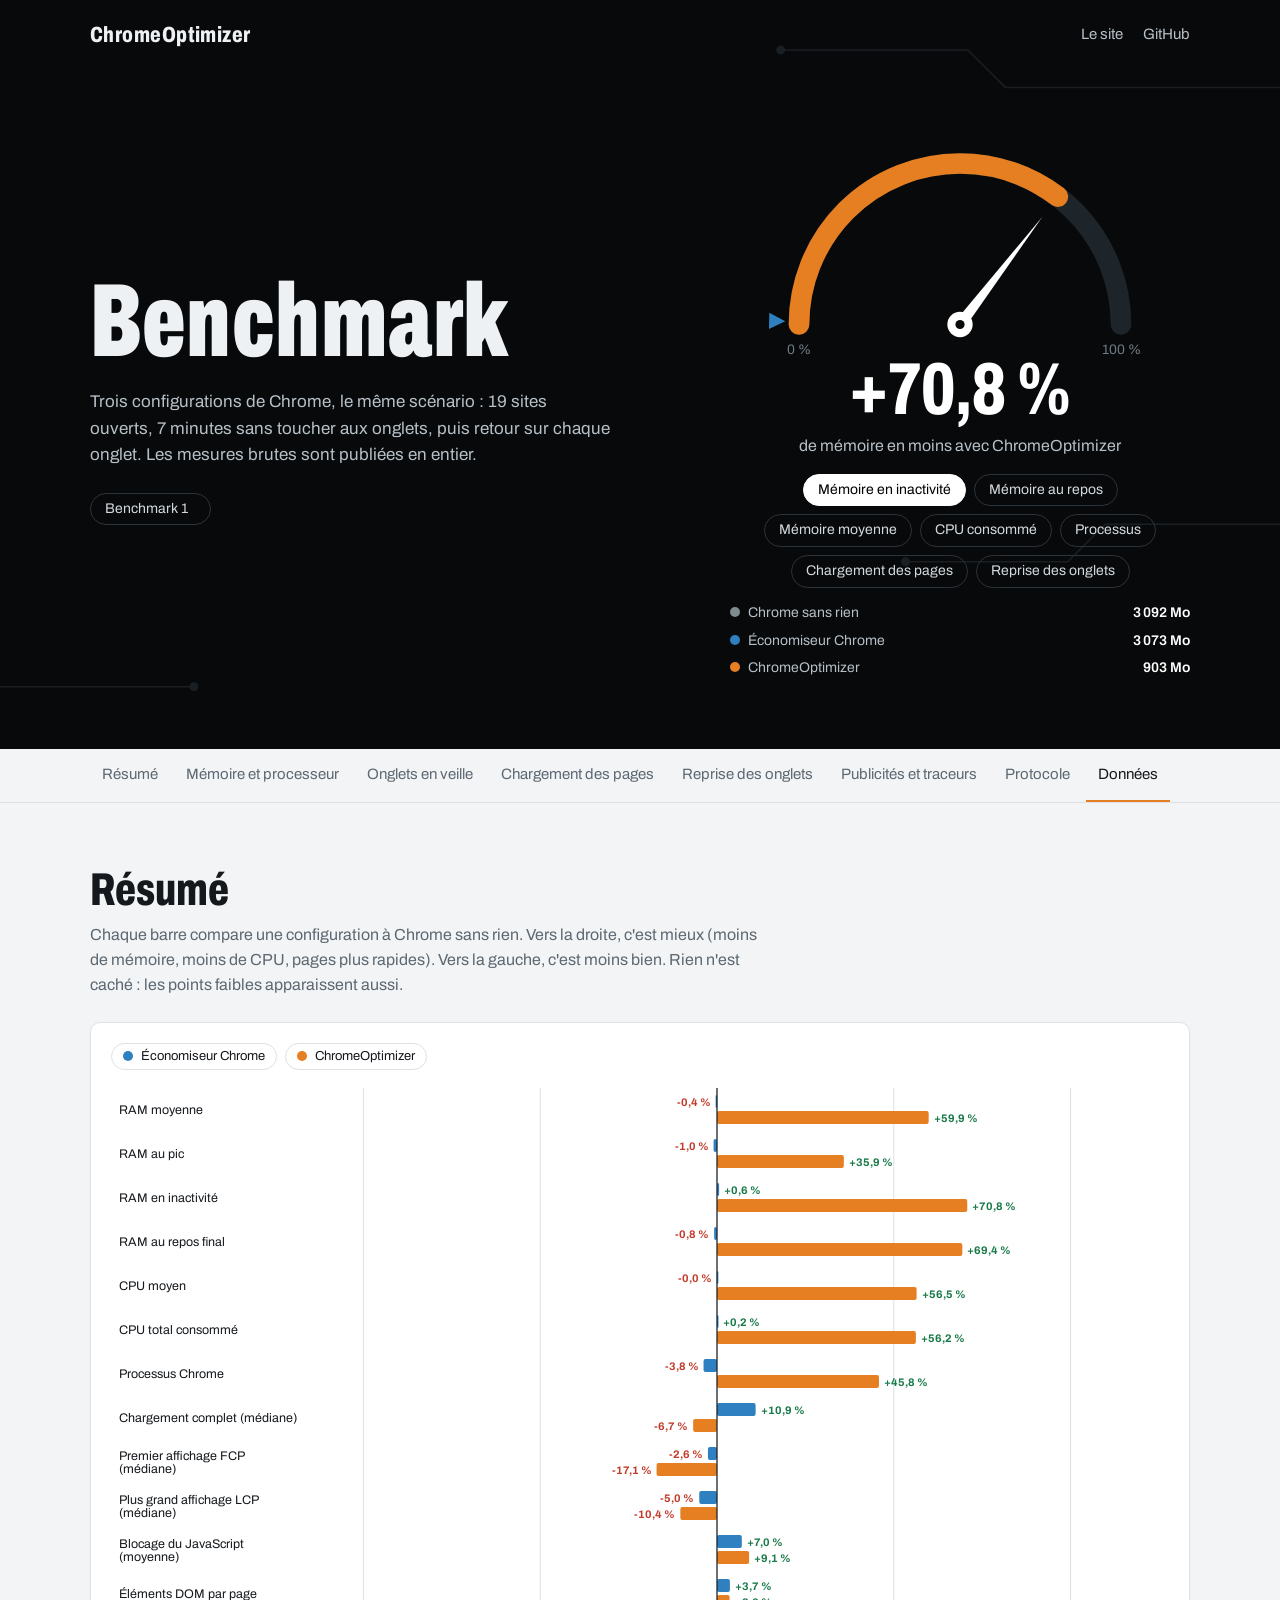
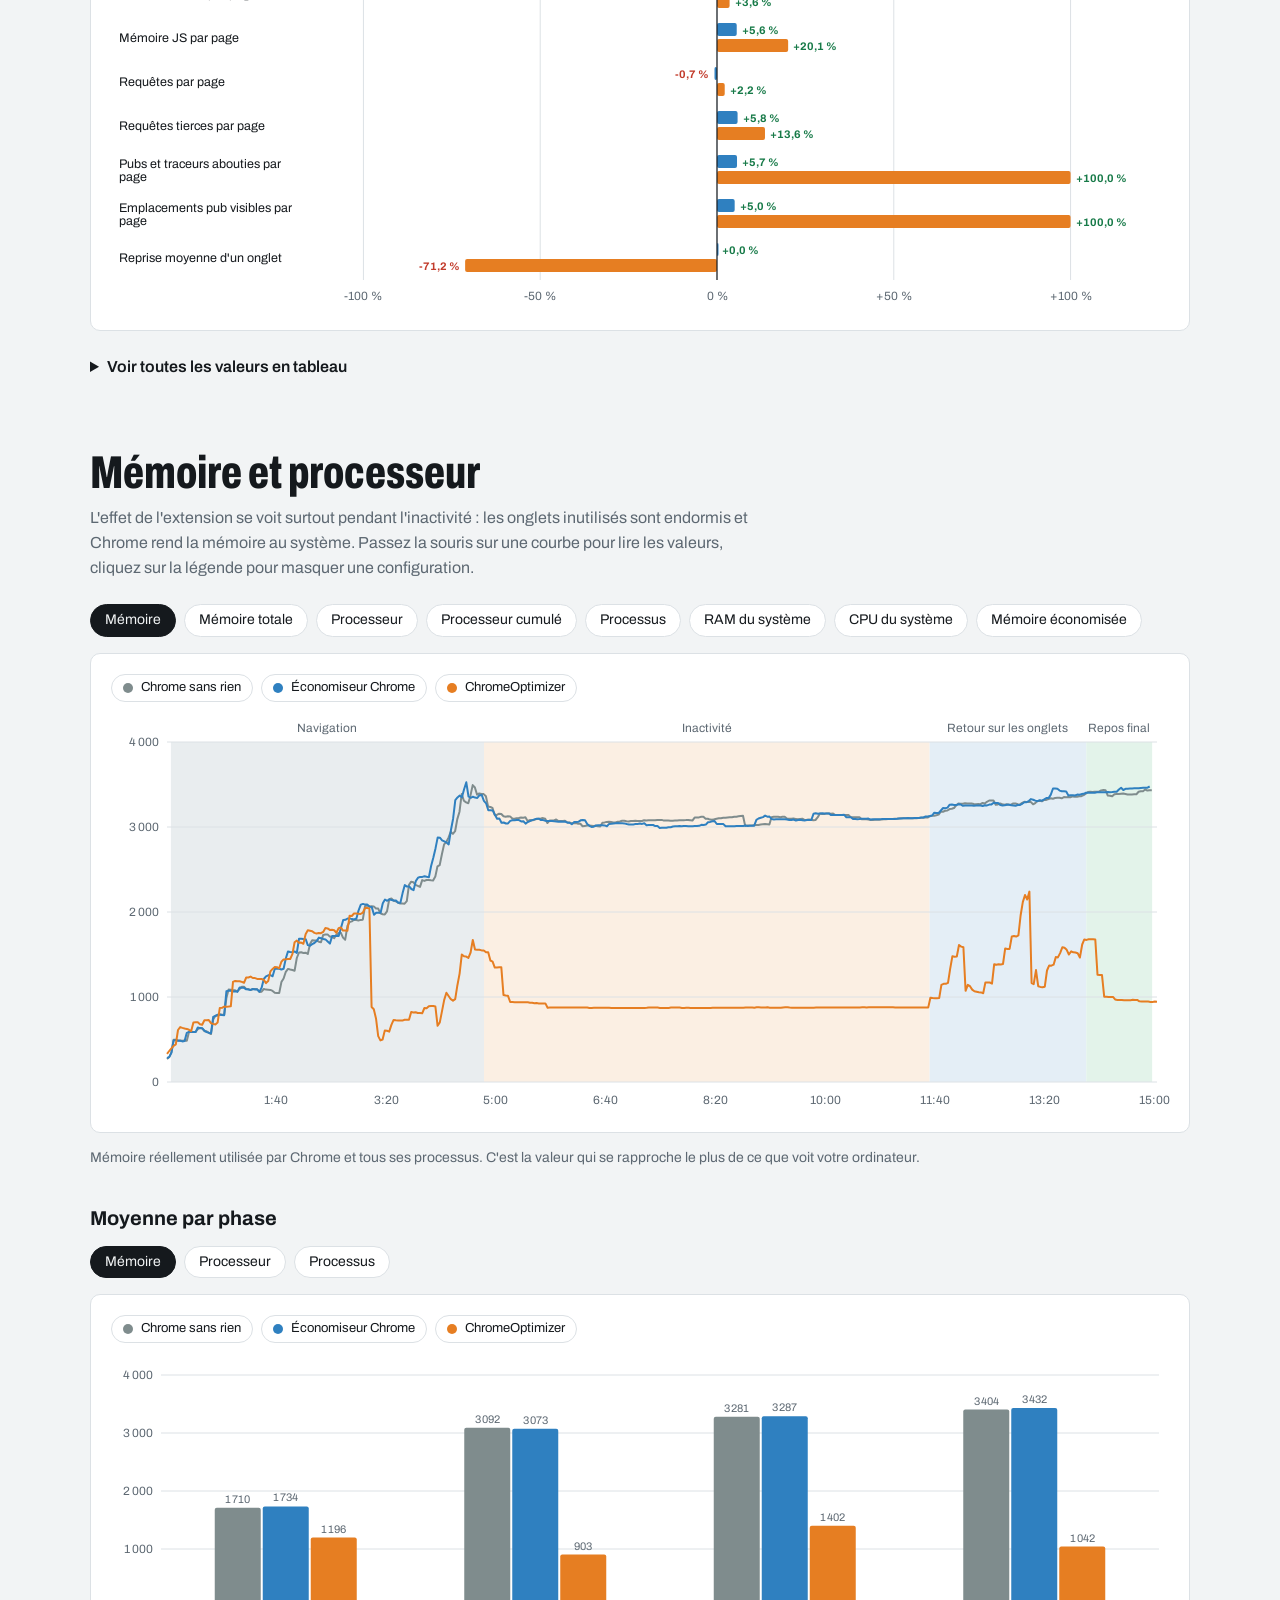
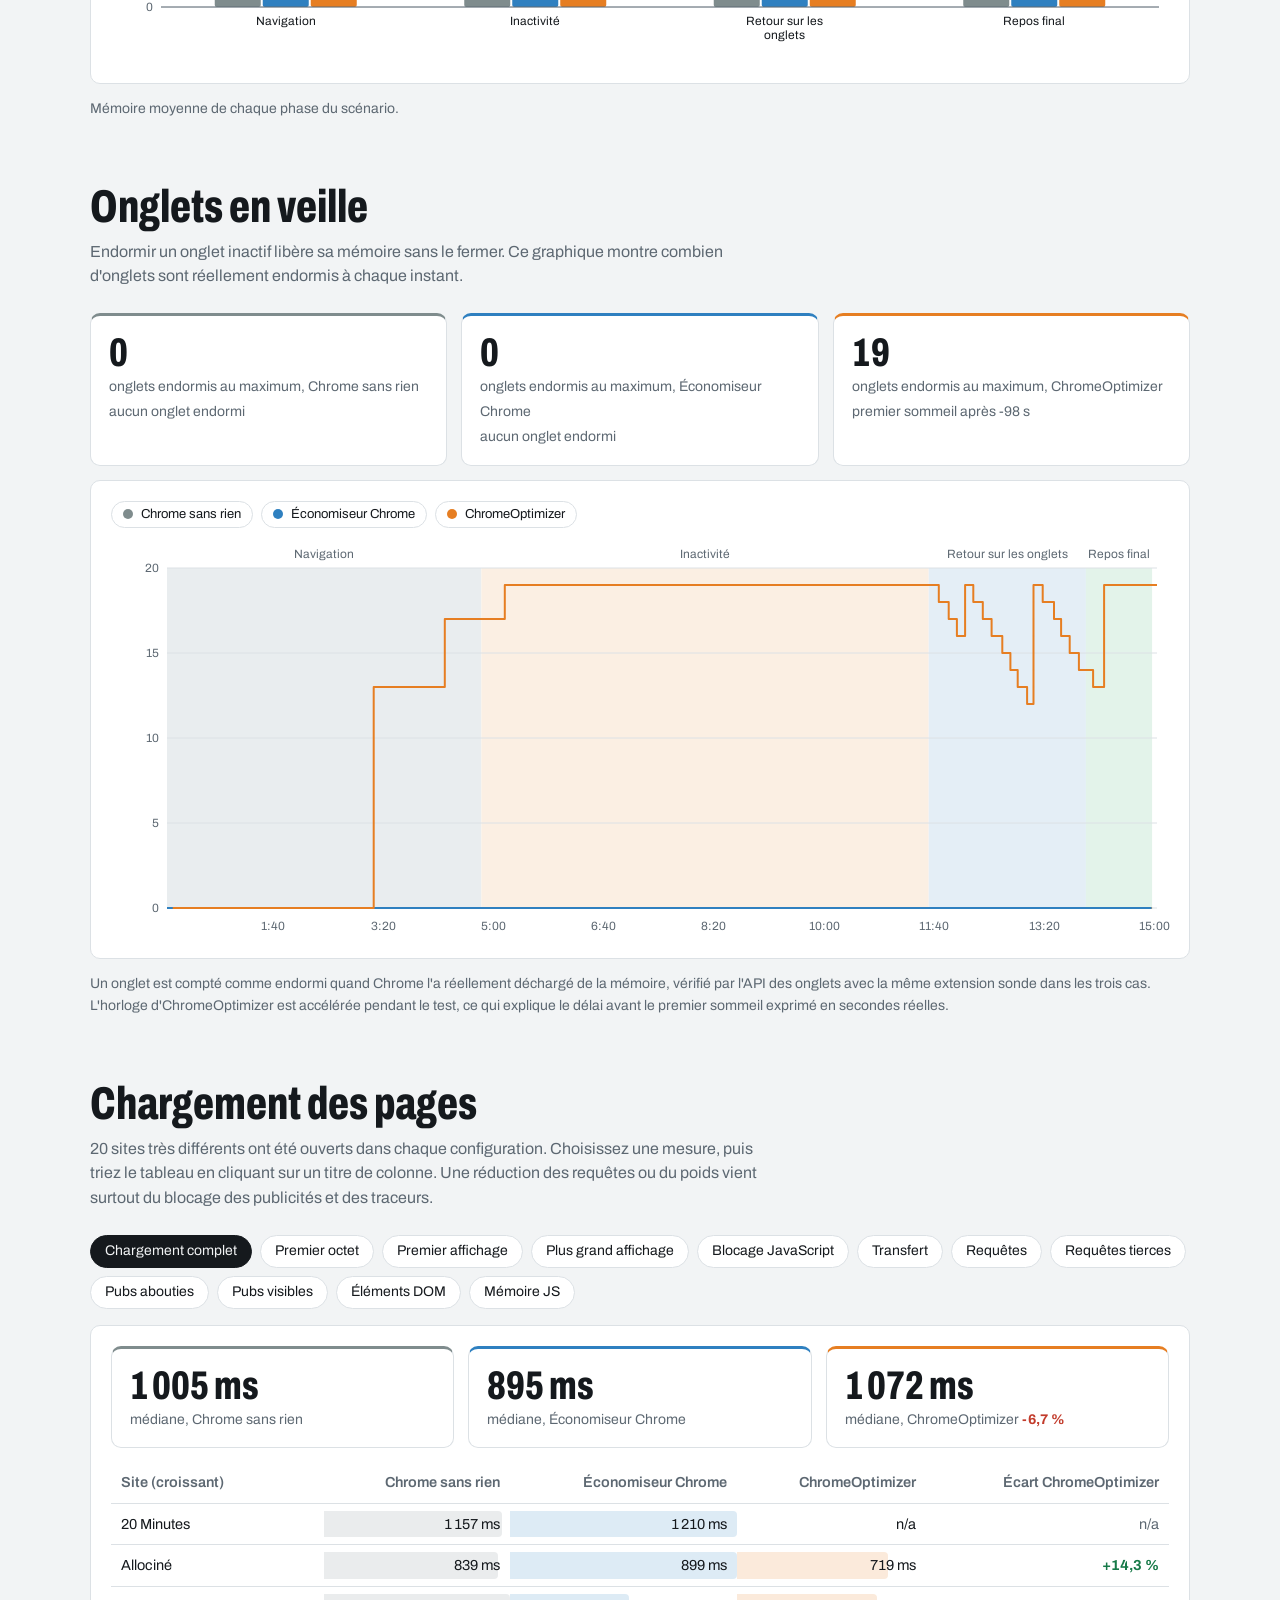
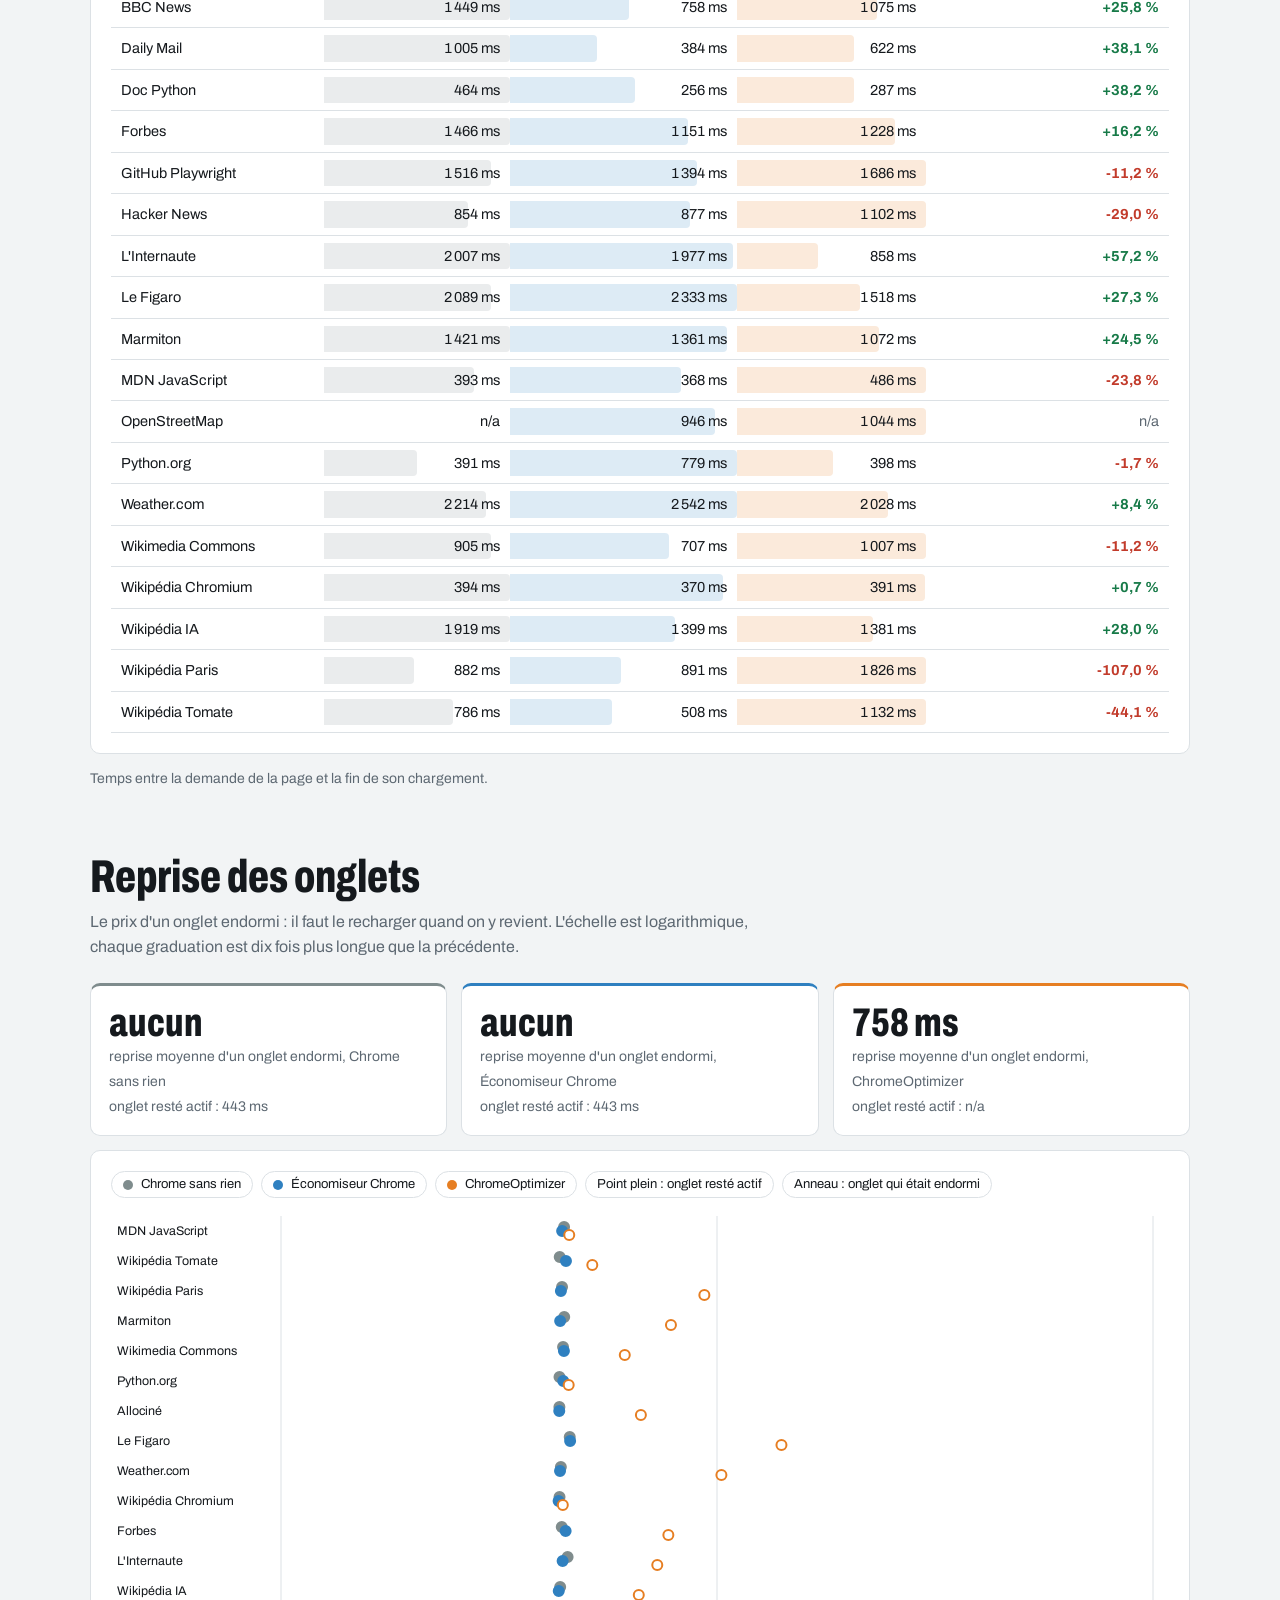
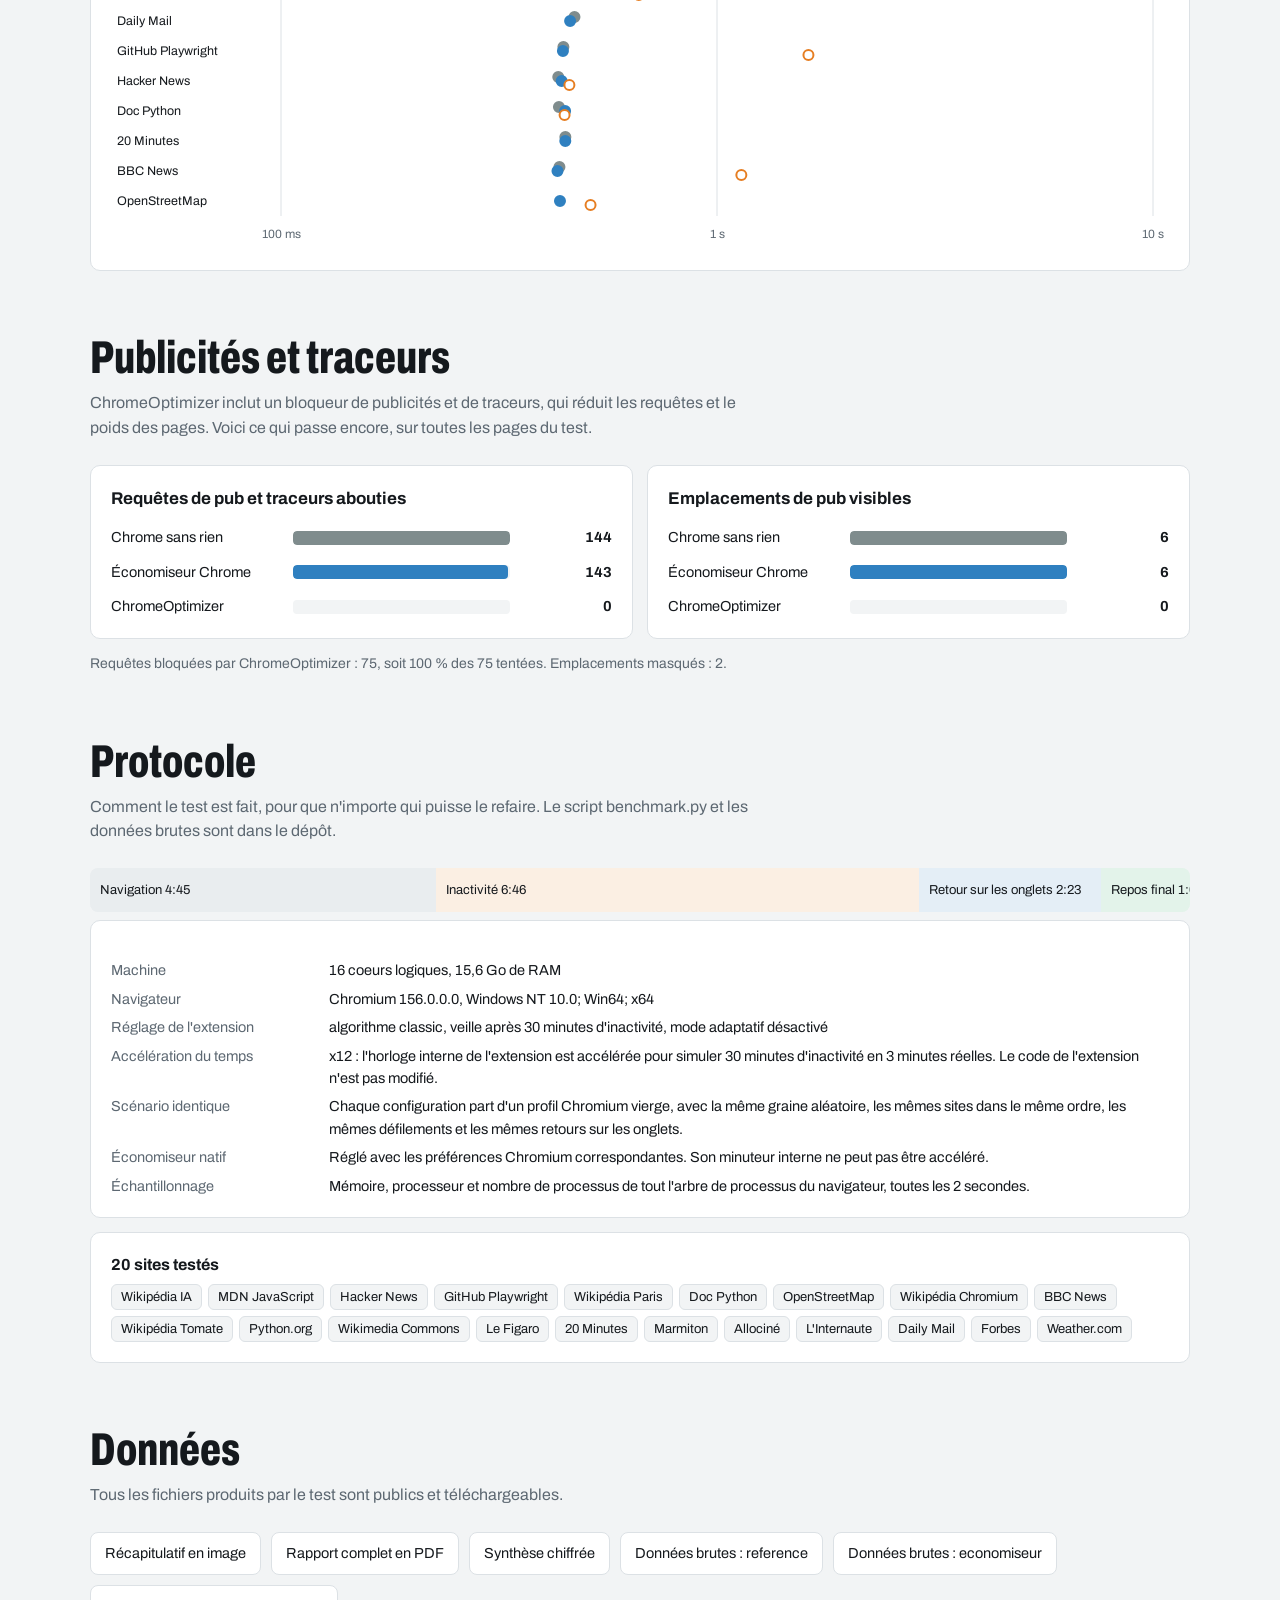
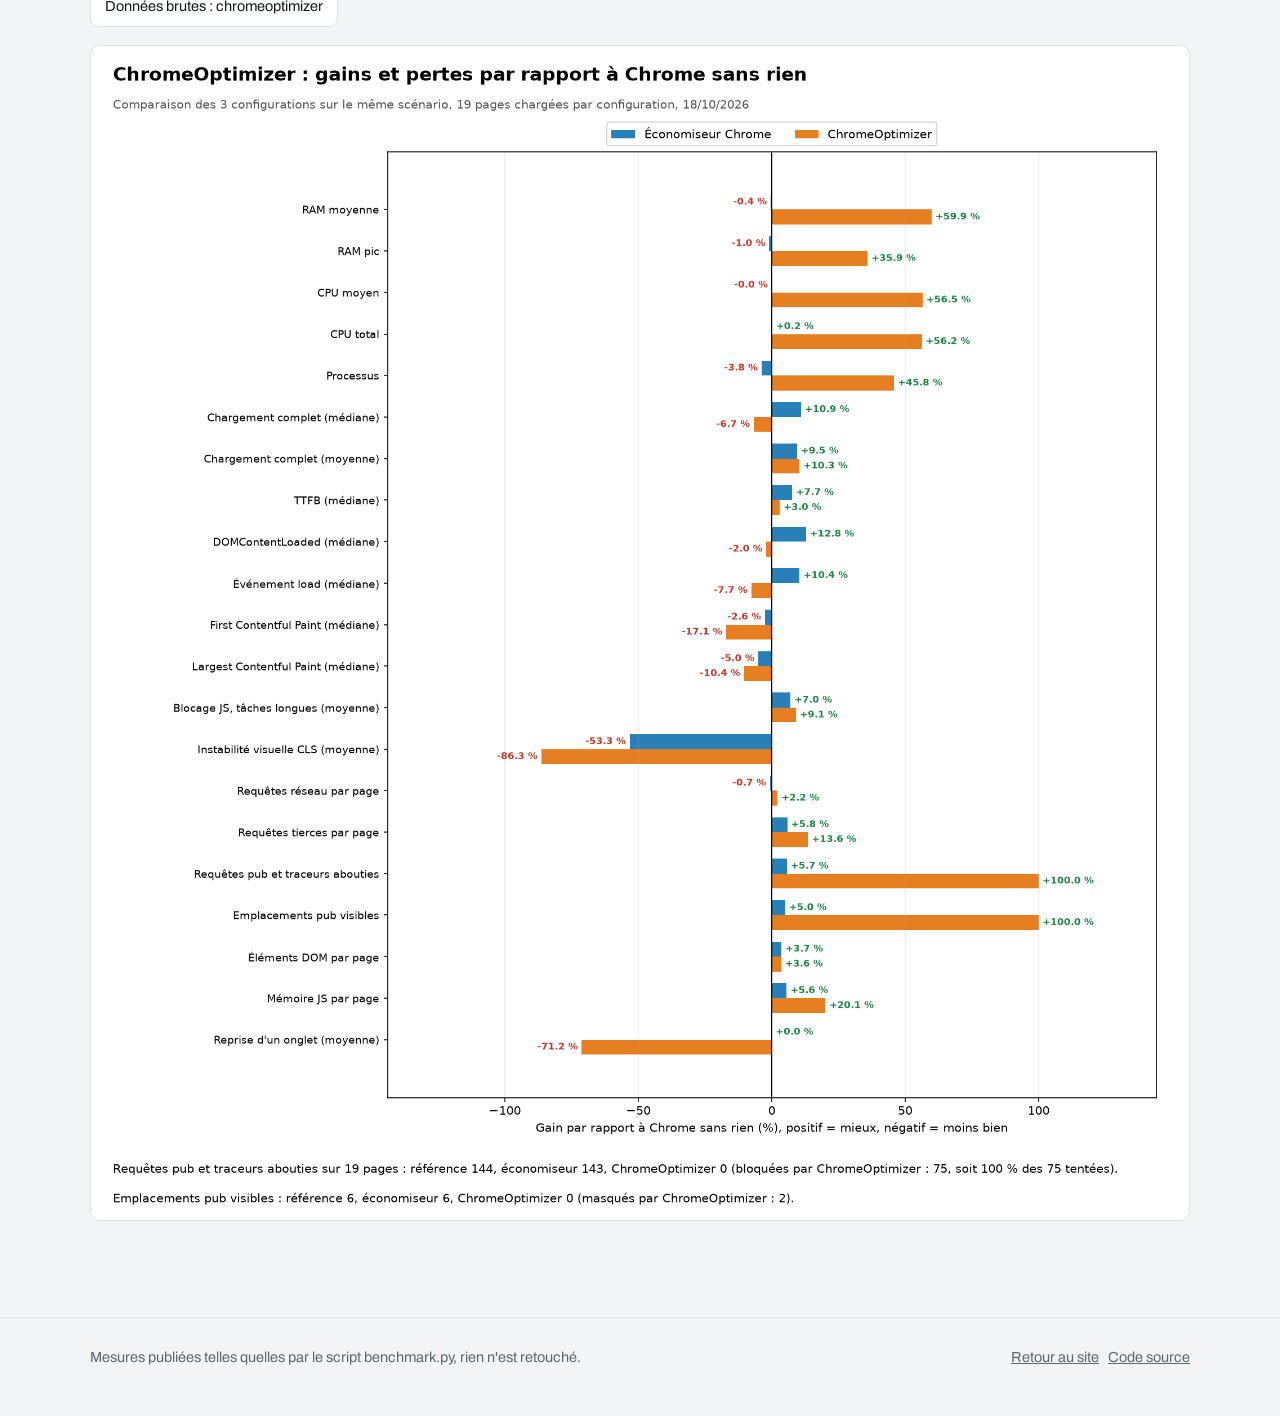
==== commit 5f2cd17d: "Update benchmark.html" ====
--- a/benchmark.html
+++ b/benchmark.html
@@ -179,14 +179,38 @@
 function responsive(host,draw){let w=0;if(host._ro)host._ro.disconnect();const ro=new ResizeObserver(()=>{const nw=Math.round(host.clientWidth);if(nw&&nw!==w){w=nw;draw()}});ro.observe(host);host._ro=ro}
 
 async function getJSON(u){const r=await fetch(u,{cache:'no-cache'});if(!r.ok)throw new Error(r.status);return r.json()}
-async function probe(id){for(const b of ['benchmarks/'+id+'/','benchmarks/'+id+'/resultats/']){try{const ks=await getJSON(b+'synthese.json');return {id,base:b,ks}}catch(e){}}return null}
+async function ghList(p){const m=location.hostname.match(/^(.+)\.github\.io$/),repo=location.pathname.split('/')[1];if(!m||!repo)return null;try{const r=await fetch('https://api.github.com/repos/'+m[1]+'/'+repo+'/contents/'+p);if(!r.ok)return null;const j=await r.json();return Array.isArray(j)?j:null}catch(e){return null}}
+async function probe(id,files){
+ let base='benchmarks/'+id+'/';
+ if(files){
+  const names=files.map(f=>f.name);
+  if(!names.includes('synthese.json')){
+   if(!files.some(f=>f.type==='dir'&&f.name==='resultats'))return {id,base,missing:names};
+   const f2=await ghList('benchmarks/'+id+'/resultats');
+   if(!f2||!f2.some(f=>f.name==='synthese.json'))return {id,base,missing:(f2||[]).map(f=>f.name)};
+   base+='resultats/'
+  }
+  try{return {id,base,ks:await getJSON(base+'synthese.json')}}catch(e){return {id,base,missing:names}}
+ }
+ for(const b of ['benchmarks/'+id+'/','benchmarks/'+id+'/resultats/']){try{const ks=await getJSON(b+'synthese.json');return {id,base:b,ks}}catch(e){}}
+ return null
+}
 async function discover(){
- let list=null;
- try{const j=await getJSON('benchmarks/index.json');list=(Array.isArray(j)?j:j.runs||[]).map(x=>typeof x==='object'?x:{id:x})}catch(e){}
+ const meta={};
+ const top=await ghList('benchmarks');
+ const readIndex=async()=>{try{const j=await getJSON('benchmarks/index.json');(Array.isArray(j)?j:j.runs||[]).forEach(x=>{if(typeof x==='object')meta[x.id]=x;else meta[x]={id:x}});return Object.keys(meta).map(Number)}catch(e){return null}};
  const out=[];
- if(list){for(const it of list){const r=await probe(it.id);if(r)out.push(Object.assign(r,{date:it.date,title:it.titre||it.title,note:it.note}))}return out}
+ const add=(r,id)=>{if(r)out.push(Object.assign(r,{date:meta[id]&&meta[id].date,title:meta[id]&&(meta[id].titre||meta[id].title)}))};
+ if(top){
+  if(top.some(f=>f.name==='index.json'))await readIndex();
+  const ids=top.filter(f=>f.type==='dir'&&/^\d+$/.test(f.name)).map(f=>+f.name).sort((a,b)=>a-b);
+  for(const id of ids)add(await probe(id,await ghList('benchmarks/'+id)||[]),id);
+  return out
+ }
+ const listed=await readIndex();
+ if(listed){for(const id of listed)add(await probe(id),id);return out}
  let miss=0;
- for(let n=1;n<=MAX&&miss<3;n++){const r=await probe(n);if(r){out.push(r);miss=0}else miss++}
+ for(let n=1;n<=MAX&&miss<2;n++){const r=await probe(n);if(r){add(r,n);miss=0}else miss++}
  return out
 }
 async function loadRaw(run){
@@ -542,8 +566,8 @@
 async function init(){
  buildMetrics();
  if(location.protocol==='file:'){$('#body').replaceChildren(h('div',{class:'state'},h('b',{},'Page ouverte en local'),'Le navigateur bloque la lecture des fichiers. Ouvrez la page depuis GitHub Pages ou lancez un petit serveur local.'));return}
- const runs=await discover();
- if(!runs.length){$('#body').replaceChildren(h('div',{class:'state'},h('b',{},'Aucun benchmark publié pour le moment'),'Ajoutez les fichiers du test dans ',h('code',{},'benchmarks/1/'),' (synthese.json et brut_*.json).'));return}
+ const all=await discover(),runs=all.filter(r=>r.ks).sort((a,b)=>a.id-b.id);
+ if(!runs.length){const bad=all.find(r=>r.missing);$('#body').replaceChildren(h('div',{class:'state'},h('b',{},bad?'Le dossier benchmarks/'+bad.id+' ne contient pas synthese.json':'Aucun benchmark publié pour le moment'),bad?('Fichiers trouvés : '+(bad.missing.join(', ')||'aucun')+'. Copiez tout le contenu du dossier resultats dans ce dossier.'):['Copiez tout le contenu du dossier resultats de benchmark.py dans ',h('code',{},'benchmarks/1/'),'.']));return}
  state.runs=runs;
  const want=Number(new URL(location.href).searchParams.get('run'));
  await select(runs.find(r=>r.id===want)||runs[runs.length-1])
